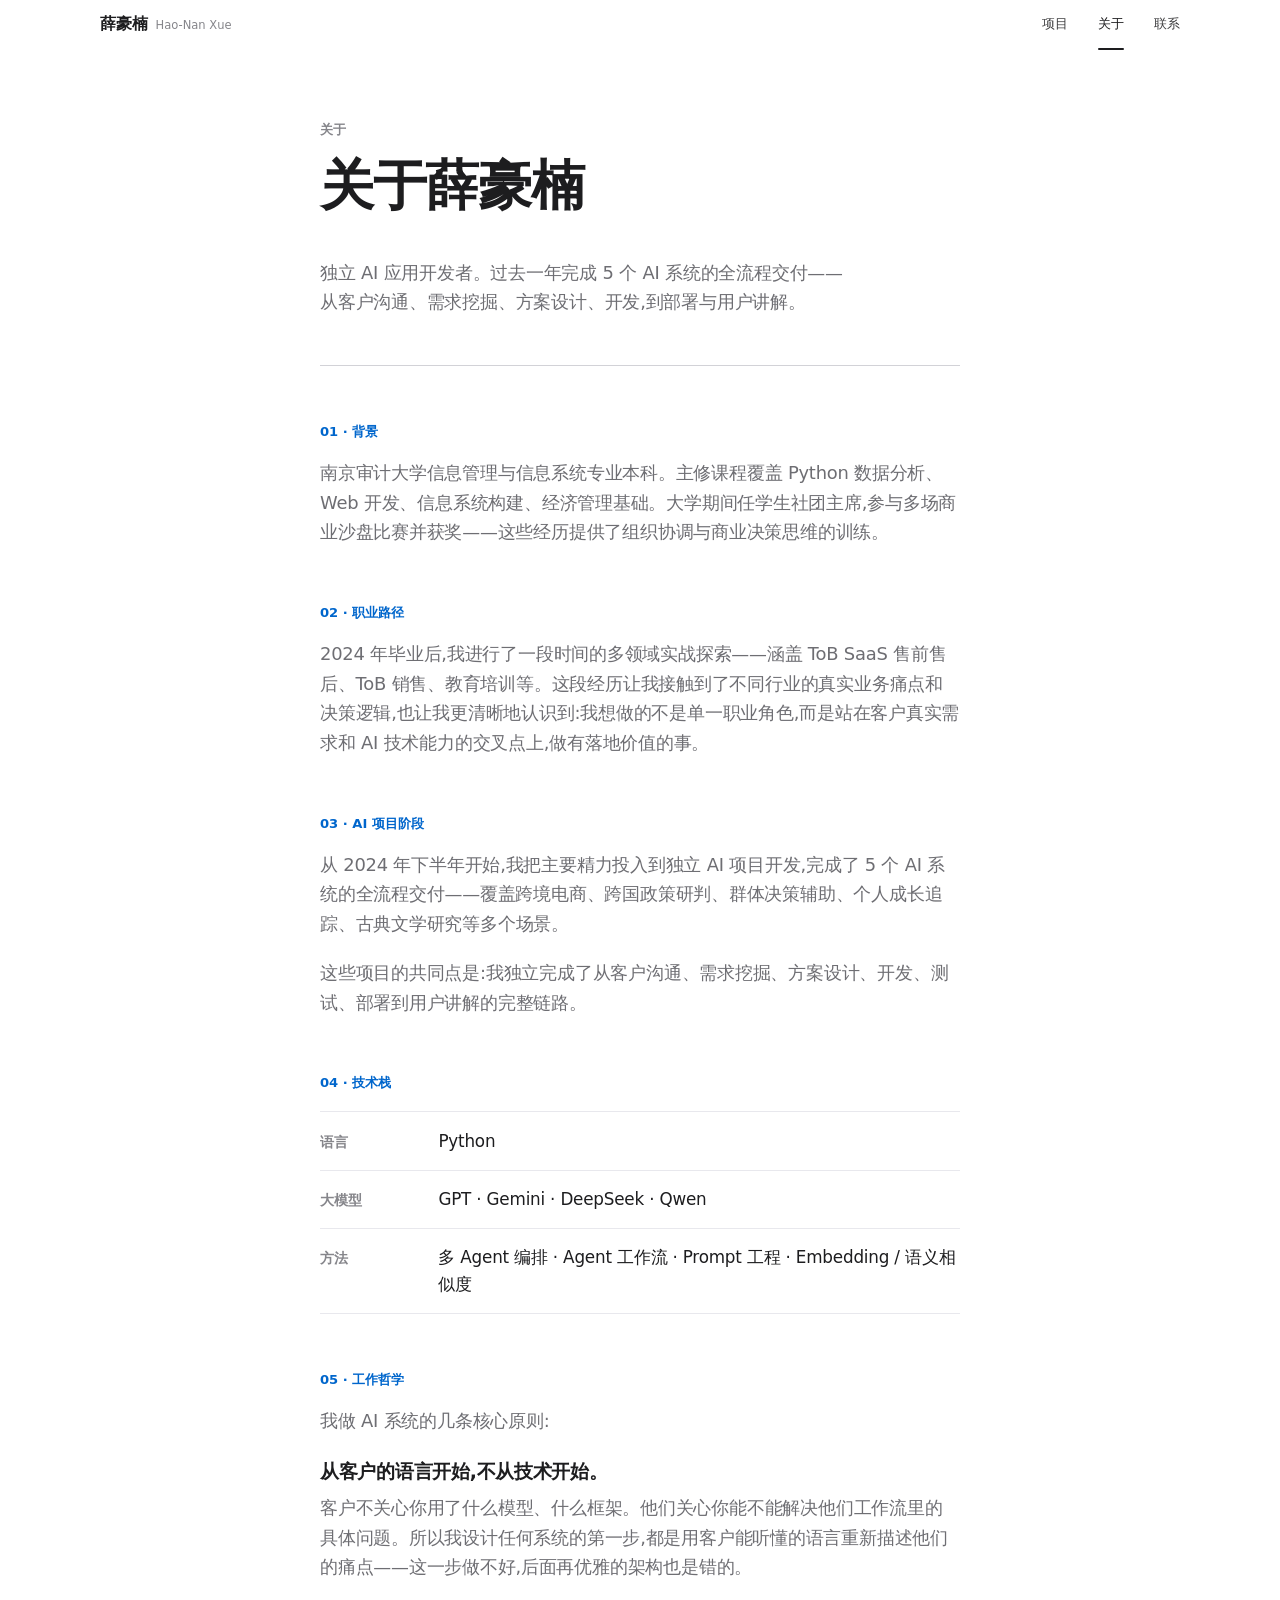
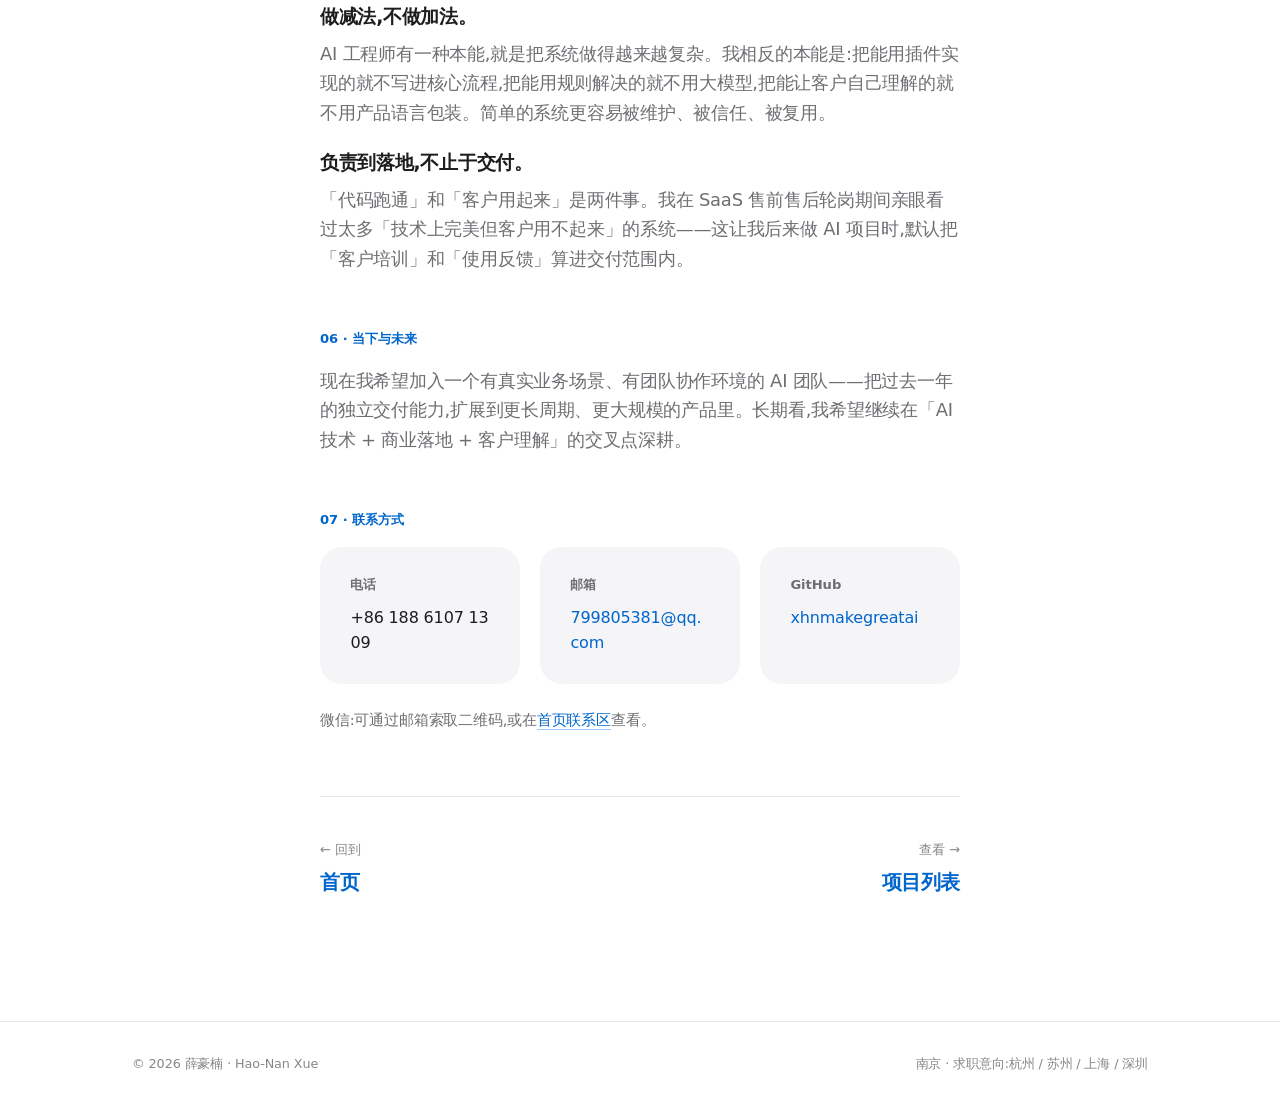
==== about.html @ 2693ba64 "portfolio site: 首页/关于/3 个项目详情页 + 共用样式 - Apple 风格静态站,纯 HTML/CSS/JS,零构建 - 5 个项目均链接到各自 GitHub 仓库 - 关于页技" ====
<!DOCTYPE html>
<html lang="zh-CN">
<head>
<meta charset="UTF-8" />
<meta name="viewport" content="width=device-width, initial-scale=1.0" />
<title>关于薛豪楠 — 独立 AI 应用开发者</title>
<meta name="description" content="薛豪楠 — 南京审计大学信息管理与信息系统专业,独立 AI 应用开发者。从客户语言开始,做减法,负责到落地。" />
<!-- 分享卡片:部署后把 og:image / twitter:image 换成绝对地址 https://你的域名/assets/og-cover.jpg -->
<meta property="og:type" content="profile" />
<meta property="og:locale" content="zh_CN" />
<meta property="og:title" content="关于薛豪楠 — 独立 AI 应用开发者" />
<meta property="og:description" content="独立 AI 应用开发者。从客户语言开始,做减法,负责到落地。" />
<meta property="og:image" content="assets/og-cover.jpg" />
<meta name="twitter:card" content="summary_large_image" />
<meta name="twitter:image" content="assets/og-cover.jpg" />
<link rel="icon" type="image/svg+xml" href="assets/favicon.svg" />
<link rel="stylesheet" href="assets/styles.css" />
</head>
<body>

<header class="nav" id="nav" data-screen-label="About — Nav">
  <div class="shell nav__inner">
    <a class="nav__brand" href="index.html">薛豪楠<small>Hao-Nan Xue</small></a>
    <nav class="nav__links">
      <a href="index.html#projects">项目</a>
      <a href="about.html" class="is-active">关于</a>
      <a href="index.html#contact">联系</a>
    </nav>
  </div>
</header>

<main class="shell about-page" data-screen-label="About page">

  <div class="detail__crumb">关于</div>
  <h1>关于薛豪楠</h1>

  <p class="lede" style="margin-bottom: 3rem; max-width: 38rem;">
    独立 AI 应用开发者。过去一年完成 5 个 AI 系统的全流程交付——<br />
    从客户沟通、需求挖掘、方案设计、开发,到部署与用户讲解。
  </p>

  <hr class="rule" />

  <!-- Background -->
  <div class="section-h">01 · 背景</div>
  <p>南京审计大学信息管理与信息系统专业本科。主修课程覆盖 Python 数据分析、Web 开发、信息系统构建、经济管理基础。大学期间任学生社团主席,参与多场商业沙盘比赛并获奖——这些经历提供了组织协调与商业决策思维的训练。</p>

  <!-- Career path -->
  <div class="section-h">02 · 职业路径</div>
  <p>2024 年毕业后,我进行了一段时间的多领域实战探索——涵盖 ToB SaaS 售前售后、ToB 销售、教育培训等。这段经历让我接触到了不同行业的真实业务痛点和决策逻辑,也让我更清晰地认识到:我想做的不是单一职业角色,而是站在客户真实需求和 AI 技术能力的交叉点上,做有落地价值的事。</p>

  <!-- AI phase -->
  <div class="section-h">03 · AI 项目阶段</div>
  <p>从 2024 年下半年开始,我把主要精力投入到独立 AI 项目开发,完成了 5 个 AI 系统的全流程交付——覆盖跨境电商、跨国政策研判、群体决策辅助、个人成长追踪、古典文学研究等多个场景。</p>
  <p>这些项目的共同点是:我独立完成了从客户沟通、需求挖掘、方案设计、开发、测试、部署到用户讲解的完整链路。</p>

  <!-- Tech stack -->
  <div class="section-h">04 · 技术栈</div>
  <dl class="skills">
    <div><dt>语言</dt><dd>Python</dd></div>
    <div><dt>大模型</dt><dd>GPT · Gemini · DeepSeek · Qwen</dd></div>
    <div><dt>方法</dt><dd>多 Agent 编排 · Agent 工作流 · Prompt 工程 · Embedding / 语义相似度</dd></div>
  </dl>

  <!-- Philosophy -->
  <div class="section-h">05 · 工作哲学</div>
  <p>我做 AI 系统的几条核心原则:</p>

  <p>
    <strong>从客户的语言开始,不从技术开始。</strong>
    客户不关心你用了什么模型、什么框架。他们关心你能不能解决他们工作流里的具体问题。所以我设计任何系统的第一步,都是用客户能听懂的语言重新描述他们的痛点——这一步做不好,后面再优雅的架构也是错的。
  </p>

  <p>
    <strong>做减法,不做加法。</strong>
    AI 工程师有一种本能,就是把系统做得越来越复杂。我相反的本能是:把能用插件实现的就不写进核心流程,把能用规则解决的就不用大模型,把能让客户自己理解的就不用产品语言包装。简单的系统更容易被维护、被信任、被复用。
  </p>

  <p>
    <strong>负责到落地,不止于交付。</strong>
    「代码跑通」和「客户用起来」是两件事。我在 SaaS 售前售后轮岗期间亲眼看过太多「技术上完美但客户用不起来」的系统——这让我后来做 AI 项目时,默认把「客户培训」和「使用反馈」算进交付范围内。
  </p>

  <!-- Now & next -->
  <div class="section-h">06 · 当下与未来</div>
  <p>现在我希望加入一个有真实业务场景、有团队协作环境的 AI 团队——把过去一年的独立交付能力,扩展到更长周期、更大规模的产品里。长期看,我希望继续在「AI 技术 + 商业落地 + 客户理解」的交叉点深耕。</p>

  <!-- Contact -->
  <div class="section-h">07 · 联系方式</div>

  <div class="contact" style="margin-top: 0.8rem;">
    <div class="contact__item">
      <div class="contact__label">电话</div>
      <div class="contact__value tabular">+86 188 6107 1309</div>
    </div>
    <div class="contact__item">
      <div class="contact__label">邮箱</div>
      <div class="contact__value"><a href="mailto:799805381@qq.com">799805381@qq.com</a></div>
    </div>
    <div class="contact__item">
      <div class="contact__label">GitHub</div>
      <div class="contact__value"><a href="https://github.com/xhnmakegreatai" target="_blank" rel="noopener">xhnmakegreatai</a></div>
    </div>
  </div>

  <p style="margin-top: 1.5rem; font-family: var(--sans-cn); font-size: 0.92rem; color: var(--ink-mute);">
    微信:可通过邮箱索取二维码,或在<a href="index.html#contact" style="color:var(--accent-deep);border-bottom:1px solid color-mix(in srgb, var(--accent) 40%, transparent);padding-bottom:1px;">首页联系区</a>查看。
  </p>

  <nav class="pager" data-screen-label="Pager" style="margin-top: 4rem;">
    <a href="index.html"><span class="label">← 回到</span><span class="name">首页</span></a>
    <a href="index.html#projects"><span class="label">查看 →</span><span class="name">项目列表</span></a>
  </nav>

</main>

<footer class="foot">
  <div class="shell foot__inner">
    <span>© 2026 薛豪楠 · Hao-Nan Xue</span>
    <span>南京 · 求职意向:杭州 / 苏州 / 上海 / 深圳</span>
  </div>
</footer>

<script>
  const nav = document.getElementById('nav');
  const onScroll = () => nav.classList.toggle('is-scrolled', window.scrollY > 8);
  document.addEventListener('scroll', onScroll, { passive: true });
  onScroll();
</script>

</body>
</html>
---- assets/styles.css ----
/* ==========================================================================
   薛豪楠 · 个人作品集 — Apple-style system
   原则:系统字体 · 大字重标题 · 居中留白 · 单一蓝色强调 · Bento 卡片
   ========================================================================== */

/* Tokens — variable NAMES kept stable so inline styles across pages resolve
   -------------------------------------------------------------------------- */
:root {
  --bg:           #ffffff;
  --bg-card:      #f5f5f7;     /* Apple light gray tile */
  --bg-alt:       #fbfbfd;
  --ink:          #1d1d1f;     /* Apple near-black */
  --ink-soft:     #1d1d1f;
  --ink-mute:     #6e6e73;     /* Apple secondary gray */
  --ink-fade:     #86868b;     /* Apple tertiary gray */
  --rule:         #d2d2d7;     /* Apple hairline */
  --rule-soft:    #e8e8ed;
  --accent:       #0071e3;     /* Apple button blue */
  --accent-deep:  #0066cc;     /* Apple link blue */
  --accent-soft:  #e8f1fd;

  /* Apple uses one system family for everything; "serif" maps to it too */
  --serif:        -apple-system, BlinkMacSystemFont, "SF Pro Display", "SF Pro Text", "Helvetica Neue", "PingFang SC", "Microsoft YaHei", system-ui, sans-serif;
  --serif-en:     -apple-system, BlinkMacSystemFont, "SF Pro Display", "Helvetica Neue", system-ui, sans-serif;
  --sans:         -apple-system, BlinkMacSystemFont, "SF Pro Text", "Helvetica Neue", "PingFang SC", "Microsoft YaHei", system-ui, sans-serif;
  --sans-cn:      -apple-system, BlinkMacSystemFont, "PingFang SC", "Helvetica Neue", "Microsoft YaHei", system-ui, sans-serif;
  --mono:         ui-monospace, "SF Mono", "Menlo", "Consolas", monospace;

  --measure:      40rem;
  --measure-wide: 56rem;
  --measure-narrow: 28rem;

  --pad-x:        clamp(1.375rem, 5vw, 2rem);
  --section-y:    clamp(5rem, 11vw, 8.5rem);

  --radius:       22px;
  --radius-lg:    28px;
}

/* Reset
   -------------------------------------------------------------------------- */
*, *::before, *::after { box-sizing: border-box; }
html, body { margin: 0; padding: 0; }
html { scroll-behavior: smooth; -webkit-text-size-adjust: 100%; }
body {
  background: var(--bg);
  color: var(--ink);
  font-family: var(--sans);
  font-size: 17px;
  line-height: 1.55;
  letter-spacing: -0.012em;
  font-feature-settings: "kern" 1, "liga" 1;
  -webkit-font-smoothing: antialiased;
  -moz-osx-font-smoothing: grayscale;
  text-rendering: optimizeLegibility;
}
img, svg { display: block; max-width: 100%; }
a { color: inherit; text-decoration: none; }
button { font: inherit; cursor: pointer; }
::selection { background: var(--accent-soft); color: var(--accent-deep); }

/* Layout primitives
   -------------------------------------------------------------------------- */
.shell {
  width: 100%;
  max-width: 67.5rem;        /* ~1080px, Apple content width */
  margin: 0 auto;
  padding: 0 var(--pad-x);
}
.measure   { max-width: var(--measure); }
.measure-w { max-width: var(--measure-wide); }
.measure-n { max-width: var(--measure-narrow); }
.rule { border: 0; border-top: 1px solid var(--rule); margin: 0; }

/* Typography
   -------------------------------------------------------------------------- */
.serif    { font-family: var(--serif); }
.sans     { font-family: var(--sans); }
.mono     { font-family: var(--mono); }

h1, h2, h3, h4 {
  font-family: var(--serif);
  font-weight: 600;
  letter-spacing: -0.02em;
  color: var(--ink);
  margin: 0;
  line-height: 1.08;
  text-wrap: balance;
}
h1 { font-size: clamp(2.6rem, 6.5vw, 4.5rem); letter-spacing: -0.025em; }
h2 { font-size: clamp(1.9rem, 4vw, 2.75rem); letter-spacing: -0.02em; }
h3 { font-size: clamp(1.25rem, 2vw, 1.5rem); }
h4 { font-size: 1.05rem; font-weight: 600; letter-spacing: -0.01em; }

p  { margin: 0 0 1.1em 0; line-height: 1.6; color: var(--ink-mute); text-wrap: pretty; }
p:last-child { margin-bottom: 0; }

.lede {
  font-size: clamp(1.25rem, 2.2vw, 1.6rem);
  line-height: 1.42;
  color: var(--ink);
  font-weight: 500;
  letter-spacing: -0.018em;
}
.eyebrow {
  font-size: 0.8rem;
  letter-spacing: 0;
  color: var(--accent-deep);
  font-weight: 600;
}
.tabular { font-variant-numeric: tabular-nums; }

/* Apple-style inline "learn more" link */
.cta {
  display: inline-flex;
  align-items: center;
  gap: 0.15rem;
  color: var(--accent-deep);
  font-size: 1.0rem;
  font-weight: 400;
  letter-spacing: -0.01em;
}
.cta::after { content: "›"; font-size: 1.15em; line-height: 1; transition: transform 200ms ease; }
.cta:hover { text-decoration: underline; text-underline-offset: 3px; }

/* Navbar — translucent thin bar, tiny links, centered
   -------------------------------------------------------------------------- */
.nav {
  position: sticky;
  top: 0;
  z-index: 50;
  height: 48px;
  background: color-mix(in srgb, var(--bg) 72%, transparent);
  backdrop-filter: saturate(180%) blur(20px);
  -webkit-backdrop-filter: saturate(180%) blur(20px);
  border-bottom: 1px solid transparent;
  transition: border-color 200ms ease;
}
.nav.is-scrolled { border-bottom-color: color-mix(in srgb, var(--rule) 65%, transparent); }
.nav__inner {
  display: flex;
  align-items: center;
  justify-content: space-between;
  gap: 2rem;
  height: 48px;
  padding: 0;
}
.nav__brand {
  font-family: var(--serif);
  font-size: 1.0rem;
  font-weight: 600;
  letter-spacing: -0.01em;
  color: var(--ink);
  display: inline-flex;
  align-items: baseline;
  gap: 0.5rem;
}
.nav__brand small {
  font-size: 0.72rem;
  color: var(--ink-fade);
  letter-spacing: 0;
  font-weight: 400;
}
.nav__links {
  display: flex;
  gap: 1.9rem;
  font-size: 0.8rem;
  font-weight: 400;
  color: var(--ink);
  letter-spacing: -0.01em;
}
.nav__links a { position: relative; opacity: 0.86; transition: opacity 150ms ease; }
.nav__links a:hover { opacity: 1; }
.nav__links a.is-active { opacity: 1; color: var(--ink); }
.nav__links a.is-active::after {
  content: "";
  position: absolute;
  left: 0; right: 0; bottom: -16px;
  height: 2px;
  background: var(--ink);
  border-radius: 2px;
}
@media (max-width: 560px) {
  .nav__links { gap: 1.2rem; font-size: 0.8rem; }
  .nav__brand small { display: none; }
  .nav__links a.is-active::after { bottom: -15px; }
}

/* Hero — centered, big bold headline
   -------------------------------------------------------------------------- */
.hero {
  padding-top: clamp(4.5rem, 11vw, 8.5rem);
  padding-bottom: clamp(3.5rem, 8vw, 6rem);
  text-align: center;
}
.hero__status {
  display: inline-flex;
  align-items: center;
  gap: 0.5rem;
  font-size: 0.86rem;
  color: var(--ink-mute);
  font-weight: 400;
  letter-spacing: -0.01em;
  margin-bottom: 1.8rem;
  padding: 0.4rem 0.95rem;
  background: var(--bg-card);
  border-radius: 980px;
}
.hero__status::before {
  content: "";
  width: 7px; height: 7px;
  background: #1db954;
  border-radius: 50%;
}
.hero__title {
  font-family: var(--serif);
  font-size: clamp(2.6rem, 7vw, 5rem);
  line-height: 1.05;
  letter-spacing: -0.03em;
  font-weight: 600;
  max-width: 16ch;
  margin: 0 auto 1.6rem;
}
.hero__sub {
  font-family: var(--sans-cn);
  max-width: 40rem;
  margin: 0 auto;
  color: var(--ink-mute);
  font-size: clamp(1.1rem, 1.6vw, 1.3rem);
  line-height: 1.55;
  letter-spacing: -0.015em;
  font-weight: 400;
}
.hero__sub .name {
  display: block;
  color: var(--ink);
  font-weight: 600;
  margin-bottom: 0.6rem;
  font-size: 1.05em;
}
.hero__actions {
  display: flex;
  gap: 1.6rem;
  justify-content: center;
  margin-top: 2.2rem;
  flex-wrap: wrap;
}
.btn-pill {
  display: inline-flex;
  align-items: center;
  gap: 0.3rem;
  background: var(--accent);
  color: #fff;
  font-size: 1.0rem;
  font-weight: 400;
  letter-spacing: -0.01em;
  padding: 0.75rem 1.5rem;
  border-radius: 980px;
  transition: background 180ms ease;
}
.btn-pill:hover { background: var(--accent-deep); }
/* secondary pill — light gray, for résumé download */
.btn-pill--ghost {
  background: var(--bg-card);
  color: var(--ink);
}
.btn-pill--ghost::after { content: "\2193"; font-size: 0.95em; margin-left: 0.1rem; }
.btn-pill--ghost:hover { background: var(--rule-soft); }

/* Skills table (about page · 技术栈)
   -------------------------------------------------------------------------- */
.skills { margin: 1.1rem 0 0; }
.skills > div {
  display: grid;
  grid-template-columns: 6rem 1fr;
  gap: 1.4rem;
  padding: 0.95rem 0;
  border-top: 1px solid var(--rule-soft);
  align-items: baseline;
}
.skills > div:last-child { border-bottom: 1px solid var(--rule-soft); }
.skills dt {
  font-family: var(--sans);
  font-size: 0.9rem;
  color: var(--ink-fade);
  font-weight: 600;
  letter-spacing: -0.005em;
}
.skills dd {
  margin: 0;
  font-family: var(--sans-cn);
  font-size: 1.05rem;
  color: var(--ink);
  letter-spacing: -0.012em;
  line-height: 1.6;
}
@media (max-width: 480px) {
  .skills > div { grid-template-columns: 1fr; gap: 0.3rem; padding: 0.85rem 0; }
}

/* Section header — centered, bold
   -------------------------------------------------------------------------- */
.section {
  padding-top: var(--section-y);
  padding-bottom: var(--section-y);
}
.section--gray { background: var(--bg-card); }
.section__head {
  text-align: center;
  margin-bottom: clamp(2.5rem, 5vw, 3.5rem);
}
.section__title {
  font-family: var(--serif);
  font-size: clamp(1.9rem, 4vw, 2.75rem);
  font-weight: 600;
  letter-spacing: -0.02em;
  line-height: 1.1;
}
.section__title .num { display: none; }
.section__meta {
  display: block;
  margin-top: 0.9rem;
  font-size: 1.1rem;
  letter-spacing: -0.01em;
  color: var(--ink-mute);
  font-weight: 400;
}
a.section__meta:hover { color: var(--accent-deep); }

/* Bento project cards
   -------------------------------------------------------------------------- */
.cards {
  display: grid;
  grid-template-columns: repeat(2, minmax(0, 1fr));
  gap: 1.25rem;
}
.card {
  display: block;
  position: relative;
  background: var(--bg-card);
  border: 0;
  border-radius: var(--radius-lg);
  padding: clamp(2rem, 3.5vw, 2.75rem);
  overflow: hidden;
  transition: transform 300ms cubic-bezier(0.2,0.7,0.3,1), box-shadow 300ms ease;
}
.card--feature { grid-column: 1 / -1; }
.card:hover {
  box-shadow: 0 22px 50px -28px rgba(0,0,0,0.22);
}
.card__row { display: block; }
.card__name {
  font-family: var(--serif);
  font-size: clamp(1.55rem, 2.6vw, 2.1rem);
  font-weight: 600;
  letter-spacing: -0.02em;
  color: var(--ink);
  margin-bottom: 0.6rem;
  line-height: 1.1;
}
.card--feature .card__name { font-size: clamp(1.9rem, 3.4vw, 2.6rem); }
.card__name .index { display: none; }
.card__name em {
  font-style: normal;
  display: block;
  color: var(--ink-mute);
  font-weight: 500;
  font-size: 0.5em;
  margin: 0.5rem 0 0;
  letter-spacing: -0.01em;
}
.card__tags {
  display: flex;
  flex-wrap: wrap;
  gap: 0.5rem;
  margin-bottom: 1.1rem;
  font-size: 0.78rem;
  letter-spacing: -0.005em;
  color: var(--ink-mute);
  font-weight: 500;
}
.card__tags span {
  display: inline-flex;
  align-items: center;
  background: color-mix(in srgb, var(--bg) 70%, transparent);
  border: 1px solid var(--rule-soft);
  padding: 0.25rem 0.7rem;
  border-radius: 980px;
}
.card__tags .deployed {
  color: #0a7d33;
  border-color: color-mix(in srgb, #1db954 35%, transparent);
  background: color-mix(in srgb, #1db954 10%, var(--bg));
}
.card__oneliner {
  font-family: var(--sans-cn);
  font-size: clamp(1.05rem, 1.5vw, 1.2rem);
  line-height: 1.5;
  color: var(--ink);
  font-weight: 500;
  letter-spacing: -0.015em;
  margin-bottom: 0.9rem;
  max-width: 40rem;
}
.card--feature .card__oneliner { max-width: 44rem; }
.card__desc {
  color: var(--ink-mute);
  font-size: 0.98rem;
  line-height: 1.55;
  letter-spacing: -0.01em;
  max-width: 40rem;
  margin-bottom: 1.4rem;
}
.card__arrow {
  display: inline-flex;
  align-items: center;
  gap: 0.15rem;
  color: var(--accent-deep);
  font-family: var(--sans);
  font-size: 1.0rem;
  font-weight: 400;
}
.card__arrow::before { content: "了解更多"; }
.card__arrow { font-size: 0; }
.card__arrow::before { font-size: 1rem; }
.card__arrow::after { content: "›"; font-size: 1.2rem; margin-left: 0.1rem; transition: transform 200ms ease; }
.card:hover .card__arrow::after { transform: translateX(3px); }

/* Aux small cards */
.cards-aux {
  grid-column: 1 / -1;
  display: grid;
  grid-template-columns: repeat(2, minmax(0, 1fr));
  gap: 1.25rem;
}
.card-sm {
  display: block;
  background: var(--bg-card);
  border: 0;
  border-radius: var(--radius);
  padding: 1.75rem 1.9rem;
  transition: transform 300ms cubic-bezier(0.2,0.7,0.3,1), box-shadow 300ms ease;
}
.card-sm:hover { box-shadow: 0 18px 40px -28px rgba(0,0,0,0.2); }
.card-sm__head {
  display: flex;
  align-items: baseline;
  justify-content: space-between;
  gap: 1rem;
  margin-bottom: 0.7rem;
}
.card-sm__name {
  font-family: var(--serif);
  font-size: 1.3rem;
  font-weight: 600;
  letter-spacing: -0.02em;
  color: var(--ink);
}
.card-sm__name em { font-style: normal; color: var(--ink-mute); font-weight: 500; font-size: 0.78em; margin-left: 0.4rem; }
.card-sm__ext {
  font-size: 0.82rem;
  color: var(--accent-deep);
  font-weight: 400;
  white-space: nowrap;
}
.card-sm__tags {
  font-size: 0.8rem;
  letter-spacing: -0.005em;
  color: var(--ink-mute);
  margin-bottom: 0.7rem;
  font-weight: 500;
}
.card-sm__tags span + span::before { content: " · "; color: var(--ink-fade); }
.card-sm__oneliner {
  font-family: var(--sans-cn);
  font-size: 1.0rem;
  line-height: 1.5;
  letter-spacing: -0.01em;
  color: var(--ink-mute);
  text-wrap: pretty;
}

@media (max-width: 720px) {
  .cards { grid-template-columns: 1fr; }
  .cards-aux { grid-template-columns: 1fr; }
}

/* About summary — centered Apple statement
   -------------------------------------------------------------------------- */
.about-summary {
  max-width: 44rem;
  margin: 0 auto;
  text-align: center;
}
.about-summary p {
  font-family: var(--sans-cn);
  font-size: clamp(1.2rem, 2vw, 1.55rem);
  line-height: 1.5;
  color: var(--ink);
  letter-spacing: -0.018em;
  font-weight: 500;
  margin-bottom: 1.4rem;
}
.about-summary .more {
  color: var(--accent-deep);
  font-family: var(--sans);
  font-size: 1.1rem;
  font-weight: 400;
  letter-spacing: -0.01em;
}
.about-summary .more:hover { text-decoration: underline; text-underline-offset: 3px; }

/* Contact — Apple tiles
   -------------------------------------------------------------------------- */
.contact {
  display: grid;
  grid-template-columns: repeat(3, minmax(0, 1fr));
  gap: 1.25rem;
  max-width: 56rem;
  margin: 0 auto;
}
.contact__item {
  border: 0;
  border-radius: var(--radius);
  padding: 1.75rem 1.9rem;
  background: var(--bg-card);
  transition: box-shadow 250ms ease;
}
.contact__item:hover { box-shadow: 0 16px 36px -26px rgba(0,0,0,0.2); }
.contact__label {
  font-size: 0.82rem;
  letter-spacing: -0.005em;
  color: var(--ink-mute);
  font-weight: 600;
  margin-bottom: 0.7rem;
}
.contact__value {
  font-family: var(--sans);
  font-size: 1.0rem;
  letter-spacing: -0.01em;
  color: var(--ink);
  word-break: break-all;
  font-weight: 400;
}
.contact__value a { color: var(--accent-deep); }
.contact__value a:hover { text-decoration: underline; text-underline-offset: 3px; }
.contact__hint {
  margin-top: 0.6rem;
  font-size: 0.85rem;
  letter-spacing: -0.01em;
  color: var(--ink-fade);
  font-family: var(--sans-cn);
}
@media (max-width: 720px) { .contact { grid-template-columns: 1fr; } }

/* QR popover */
.wechat-toggle { background: none; border: none; padding: 0; color: inherit; font: inherit; text-align: left; width: 100%; }
.wechat-popover {
  margin-top: 0.9rem; display: none; padding: 0.9rem;
  background: var(--bg); border: 1px solid var(--rule); border-radius: 14px; text-align: center;
}
.wechat-popover.is-open { display: block; }
.wechat-popover .qr-placeholder {
  width: 140px; height: 140px; margin: 0 auto;
  background: repeating-linear-gradient(45deg, var(--rule-soft) 0 6px, transparent 6px 12px), var(--bg);
  border: 1px solid var(--rule); border-radius: 12px;
  display: grid; place-items: center;
  font-family: var(--mono); font-size: 0.7rem; color: var(--ink-fade); letter-spacing: 0.05em;
}
.wechat-popover .qr-caption { font-size: 0.78rem; color: var(--ink-mute); margin-top: 0.6rem; }

/* Project detail pages
   -------------------------------------------------------------------------- */
.detail {
  padding-top: clamp(3rem, 6vw, 4.5rem);
  padding-bottom: clamp(4rem, 9vw, 7.5rem);
  max-width: 47rem;
}
.detail__back {
  display: inline-flex; align-items: center; gap: 0.3rem;
  font-size: 0.92rem; color: var(--accent-deep); margin-bottom: 2.8rem;
  letter-spacing: -0.01em; font-weight: 400;
}
.detail__back:hover { text-decoration: underline; text-underline-offset: 3px; }
.detail__back::before { content: "‹"; font-size: 1.15rem; line-height: 1; }
.detail__crumb {
  font-size: 0.8rem; letter-spacing: 0; color: var(--ink-fade);
  font-weight: 600; margin-bottom: 1.1rem; text-transform: none;
}
.detail__crumb .accent { color: var(--accent-deep); }
.detail__title {
  font-family: var(--serif);
  font-size: clamp(2.2rem, 5vw, 3.4rem);
  font-weight: 600; letter-spacing: -0.025em;
  margin-bottom: 0.5rem; line-height: 1.08;
}
.detail__title em {
  font-style: normal; color: var(--ink-mute); font-weight: 500;
  font-size: 0.46em; margin-left: 0; display: block; margin-top: 0.5rem;
  letter-spacing: -0.015em; font-family: var(--serif);
}
.detail__subtitle {
  font-family: var(--sans-cn); font-size: 1.05rem; color: var(--ink-mute);
  margin-bottom: 2.6rem; letter-spacing: -0.01em;
}
.detail__lede {
  font-family: var(--serif);
  font-size: clamp(1.4rem, 2.6vw, 2rem);
  line-height: 1.32; color: var(--ink);
  font-weight: 600; letter-spacing: -0.022em;
  margin: 2.5rem 0 3.5rem; padding: 0; border: 0;
  text-wrap: pretty;
}

.chapter { margin-top: clamp(3.5rem, 6vw, 5rem); }
.chapter__num {
  font-size: 0.82rem; letter-spacing: 0; color: var(--accent-deep);
  font-weight: 600; margin-bottom: 0.8rem; text-transform: none;
}
.chapter__title {
  font-family: var(--serif);
  font-size: clamp(1.6rem, 3vw, 2.1rem);
  font-weight: 600; margin-bottom: 1.4rem; letter-spacing: -0.022em; line-height: 1.12;
}
.chapter p {
  font-family: var(--sans-cn);
  font-size: 1.12rem; line-height: 1.62; color: var(--ink-mute); letter-spacing: -0.012em;
}

.subhead {
  font-family: var(--sans-cn); font-size: 1.02rem; font-weight: 600;
  color: var(--ink); margin: 2.2rem 0 0.9rem; letter-spacing: -0.01em;
}

/* Trade-off Q/A */
.tradeoff { border-top: 1px solid var(--rule-soft); padding-top: 1.8rem; margin-top: 2rem; }
.tradeoff:first-of-type { border-top: 0; padding-top: 0; margin-top: 0; }
.tradeoff__q {
  font-family: var(--serif); font-size: 1.3rem; font-weight: 600;
  color: var(--ink); margin-bottom: 0.8rem; line-height: 1.3; letter-spacing: -0.02em;
}
.tradeoff__q::before {
  content: "Q"; font-family: var(--sans); font-size: 0.95rem; color: #fff;
  background: var(--accent); width: 1.5rem; height: 1.5rem; border-radius: 50%;
  display: inline-flex; align-items: center; justify-content: center;
  margin-right: 0.7rem; vertical-align: 0.05em; font-weight: 600;
}

/* Steps list */
.steps { list-style: none; padding: 0; margin: 0; counter-reset: step; }
.steps li {
  counter-increment: step;
  display: grid; grid-template-columns: 2.4rem 1fr; gap: 0.8rem;
  padding: 1.1rem 0; border-top: 1px solid var(--rule-soft);
  font-family: var(--sans-cn); line-height: 1.55; letter-spacing: -0.012em;
}
.steps li:first-child { border-top: 0; padding-top: 0.4rem; }
.steps li:last-child { padding-bottom: 0; }
.steps li::before {
  content: counter(step); font-family: var(--sans); font-size: 0.85rem; color: var(--accent-deep);
  font-weight: 600; align-self: start; padding-top: 0.15rem;
  width: 1.7rem; height: 1.7rem; border-radius: 50%;
  background: var(--accent-soft); display: inline-flex; align-items: center; justify-content: center;
}
.steps li b { grid-column: 2; display: block; color: var(--ink); font-weight: 600; margin-bottom: 0.25rem; letter-spacing: -0.015em; }
.steps li span { grid-column: 2; color: var(--ink-mute); font-size: 1.0rem; }

/* Architecture nodes */
.nodes { list-style: none; padding: 0; margin: 0; display: grid; gap: 0.9rem; }
.nodes li {
  display: grid; grid-template-columns: 6rem 1fr; gap: 1rem;
  padding: 1.2rem 1.4rem; background: var(--bg-card); border: 0; border-radius: 16px;
  font-family: var(--sans-cn); font-size: 1.02rem; line-height: 1.55; letter-spacing: -0.012em;
}
.nodes li b {
  font-family: var(--sans); font-size: 0.85rem; color: var(--accent-deep);
  font-weight: 600; align-self: start; padding-top: 0.1rem;
}
.nodes li span { color: var(--ink-mute); }
@media (max-width: 560px) { .nodes li { grid-template-columns: 1fr; gap: 0.25rem; } }

/* Detail status / link */
.detail__status {
  margin-top: 3rem; padding-top: 1.8rem; border-top: 1px solid var(--rule-soft);
  font-family: var(--sans-cn); font-size: 1.05rem; color: var(--ink-mute); line-height: 1.6; letter-spacing: -0.012em;
}
.detail__link {
  display: inline-flex; align-items: center; gap: 0.3rem; margin-top: 1rem;
  font-family: var(--sans); font-size: 1.0rem; color: var(--accent-deep);
  font-weight: 400; letter-spacing: -0.01em;
}
.detail__link:hover { text-decoration: underline; text-underline-offset: 3px; }
.detail__link.is-private {
  color: var(--ink-mute); cursor: default; pointer-events: none; text-decoration: none;
}
.detail__link.is-private::after {
  content: "Private"; font-size: 0.74rem; margin-left: 0.5rem; padding: 0.15rem 0.55rem;
  background: var(--bg-card); border-radius: 980px; letter-spacing: 0; color: var(--ink-mute); font-weight: 500;
}

/* Demo block (placeholder for screenshots / video) */
.demo {
  margin-top: 1.6rem;
  background: var(--bg-card);
  border-radius: var(--radius);
  aspect-ratio: 16 / 10;
  display: grid;
  place-items: center;
  text-align: center;
  padding: 2rem;
  overflow: hidden;
}
.demo--grid {
  aspect-ratio: auto;
  display: grid;
  grid-template-columns: repeat(2, 1fr);
  gap: 0.9rem;
  background: transparent;
  padding: 0;
}
.demo__cell {
  background: var(--bg-card);
  border-radius: 16px;
  aspect-ratio: 4 / 3;
  display: grid;
  place-items: center;
  text-align: center;
  padding: 1.2rem;
}
.demo__placeholder {
  font-family: var(--sans-cn);
  color: var(--ink-fade);
  font-size: 0.92rem;
  letter-spacing: -0.01em;
  line-height: 1.5;
}
.demo__placeholder b {
  display: block;
  font-family: var(--mono);
  font-size: 0.78rem;
  color: var(--ink-mute);
  margin-bottom: 0.4rem;
  letter-spacing: 0;
  font-weight: 500;
}
.demo__caption {
  margin-top: 0.9rem;
  font-family: var(--sans-cn);
  font-size: 0.9rem;
  color: var(--ink-fade);
  letter-spacing: -0.01em;
}
@media (max-width: 560px) { .demo--grid { grid-template-columns: 1fr; } }

/* Architecture diagram (policy-observer)
   -------------------------------------------------------------------------- */
.arch {
  margin-top: 1.6rem;
  background: var(--bg-card);
  border-radius: var(--radius);
  padding: clamp(2rem, 4vw, 3rem) clamp(1.5rem, 4vw, 3rem);
  display: flex;
  flex-direction: column;
  align-items: center;
}
.arch__row { display: flex; gap: 1.25rem; width: 100%; justify-content: center; }
.arch__row--two { max-width: 38rem; }
.arch__box {
  flex: 1 1 0;
  min-width: 0;
  max-width: 22rem;
  background: var(--bg);
  border: 1px solid var(--rule-soft);
  border-radius: 16px;
  padding: 1.1rem 1.3rem;
  text-align: left;
  box-shadow: 0 1px 2px rgba(0,0,0,0.04);
}
.arch__box b {
  display: block;
  font-family: var(--serif);
  font-size: 1.1rem;
  font-weight: 600;
  letter-spacing: -0.018em;
  color: var(--ink);
  margin: 0.45rem 0 0.25rem;
}
.arch__box small {
  font-family: var(--sans-cn);
  font-size: 0.85rem;
  color: var(--ink-mute);
  letter-spacing: -0.01em;
  line-height: 1.4;
  display: block;
}
.arch__tag {
  font-family: var(--mono);
  font-size: 0.68rem;
  letter-spacing: 0.04em;
  color: var(--ink-fade);
  font-weight: 500;
}
.arch__box--accent {
  border-color: color-mix(in srgb, var(--accent) 40%, transparent);
  background: var(--accent-soft);
}
.arch__box--accent .arch__tag { color: var(--accent-deep); }
.arch__box--plugin {
  border-style: dashed;
  border-color: var(--rule);
  background: transparent;
  box-shadow: none;
}
/* connectors */
.arch__merge {
  width: 60%;
  max-width: 22rem;
  height: 28px;
  margin: 0 auto;
  border-left: 1px solid var(--rule);
  border-right: 1px solid var(--rule);
  border-bottom: 1px solid var(--rule);
  border-bottom-left-radius: 10px;
  border-bottom-right-radius: 10px;
  position: relative;
}
.arch__merge::after {
  content: "";
  position: absolute;
  left: 50%; bottom: -14px;
  transform: translateX(-50%);
  width: 1px; height: 14px;
  background: var(--rule);
}
.arch__line {
  width: 1px; height: 28px;
  background: var(--rule);
  margin: 0 auto;
}
.arch__row + .arch__line, .arch__merge + .arch__row { margin-top: 14px; }
@media (max-width: 480px) {
  .arch__row--two { flex-direction: column; align-items: stretch; }
  .arch__merge { display: none; }
  .arch__row--two + .arch__row { margin-top: 14px; }
}

/* NGT sample-run card (ngt-ai)
   -------------------------------------------------------------------------- */
.ngt {
  margin-top: 1.6rem;
  background: var(--bg-card);
  border-radius: var(--radius);
  padding: clamp(1.5rem, 3vw, 2.2rem);
}
.ngt__head {
  display: flex; align-items: baseline; justify-content: space-between;
  gap: 1rem; flex-wrap: wrap; margin-bottom: 1.3rem;
}
.ngt__title { font-family: var(--sans-cn); font-size: 1.0rem; font-weight: 600; color: var(--ink); letter-spacing: -0.015em; }
.ngt__time { font-family: var(--mono); font-size: 0.8rem; color: var(--ink-mute); }
.ngt__time b { color: var(--accent-deep); font-weight: 500; }
.ngt__grid { display: grid; grid-template-columns: repeat(2, 1fr); gap: 0.8rem; }
.ngt__disc {
  background: var(--bg); border: 1px solid var(--rule-soft); border-radius: 14px;
  padding: 0.95rem 1.1rem; display: flex; align-items: center; justify-content: space-between; gap: 0.8rem;
}
.ngt__disc .who { font-family: var(--mono); font-size: 0.84rem; color: var(--ink); font-weight: 500; }
.ngt__disc .right { display: flex; align-items: center; gap: 0.7rem; }
.ngt__score { font-family: var(--mono); font-size: 0.95rem; color: var(--ink); font-variant-numeric: tabular-nums; }
.ngt__badge {
  font-family: var(--mono); font-size: 0.66rem; letter-spacing: 0.04em; font-weight: 500;
  padding: 0.2rem 0.55rem; border-radius: 980px;
  background: color-mix(in srgb, #1db954 12%, var(--bg)); color: #0a7d33;
  border: 1px solid color-mix(in srgb, #1db954 30%, transparent);
}
.ngt__badge--rev { background: var(--accent-soft); color: var(--accent-deep); border-color: color-mix(in srgb, var(--accent) 30%, transparent); }
.ngt__foot {
  margin-top: 1.2rem; padding-top: 1.1rem; border-top: 1px solid var(--rule);
  display: flex; gap: 1.6rem; flex-wrap: wrap;
  font-family: var(--sans-cn); font-size: 0.9rem; color: var(--ink-mute); letter-spacing: -0.01em;
}
.ngt__foot b { font-family: var(--mono); color: var(--ink); font-weight: 500; font-variant-numeric: tabular-nums; }
@media (max-width: 480px) { .ngt__grid { grid-template-columns: 1fr; } }

/* Pager */
.pager {
  margin-top: clamp(4rem, 7vw, 6rem); padding-top: 2.2rem; border-top: 1px solid var(--rule-soft);
  display: grid; grid-template-columns: 1fr 1fr; gap: 1.5rem;
}
.pager a { display: block; padding: 0.5rem 0; font-family: var(--sans-cn); }
.pager a + a { text-align: right; }
.pager .label {
  display: block; font-size: 0.82rem; letter-spacing: -0.005em; color: var(--ink-fade);
  font-weight: 500; margin-bottom: 0.4rem;
}
.pager .name {
  font-family: var(--serif); font-size: 1.25rem; font-weight: 600;
  color: var(--accent-deep); letter-spacing: -0.02em;
}
.pager a:hover .name { text-decoration: underline; text-underline-offset: 3px; }
@media (max-width: 480px) { .pager { grid-template-columns: 1fr; gap: 1rem; } .pager a + a { text-align: left; } }

/* About page
   -------------------------------------------------------------------------- */
.about-page { padding-top: clamp(3rem, 6vw, 4.5rem); padding-bottom: clamp(4rem, 9vw, 7.5rem); max-width: 44rem; }
.about-page h1 { font-size: clamp(2.4rem, 5vw, 3.4rem); margin-bottom: 2.6rem; font-weight: 600; letter-spacing: -0.025em; }
.about-page .section-h {
  font-size: 0.82rem; letter-spacing: 0; color: var(--accent-deep);
  font-weight: 600; margin: 3.5rem 0 1rem; text-transform: none;
}
.about-page p {
  font-family: var(--sans-cn); font-size: 1.12rem; line-height: 1.65; color: var(--ink-mute); letter-spacing: -0.012em;
}
.about-page p strong {
  display: block; color: var(--ink); font-family: var(--sans-cn); font-weight: 600;
  margin-bottom: 0.4rem; margin-top: 1.6rem; letter-spacing: -0.015em; font-size: 1.05em;
}
.about-page p strong:first-child { margin-top: 0; }

/* Footer
   -------------------------------------------------------------------------- */
.foot {
  border-top: 1px solid var(--rule-soft);
  padding: 2rem 0 2.5rem;
  font-size: 0.8rem; color: var(--ink-fade); letter-spacing: -0.01em;
  font-family: var(--sans);
}
.foot__inner { display: flex; justify-content: space-between; flex-wrap: wrap; gap: 0.6rem; }

/* Focus
   -------------------------------------------------------------------------- */
a:focus-visible, button:focus-visible { outline: 2px solid var(--accent); outline-offset: 3px; border-radius: 4px; }

@media (prefers-reduced-motion: reduce) {
  *, *::before, *::after { transition: none !important; animation: none !important; }
}
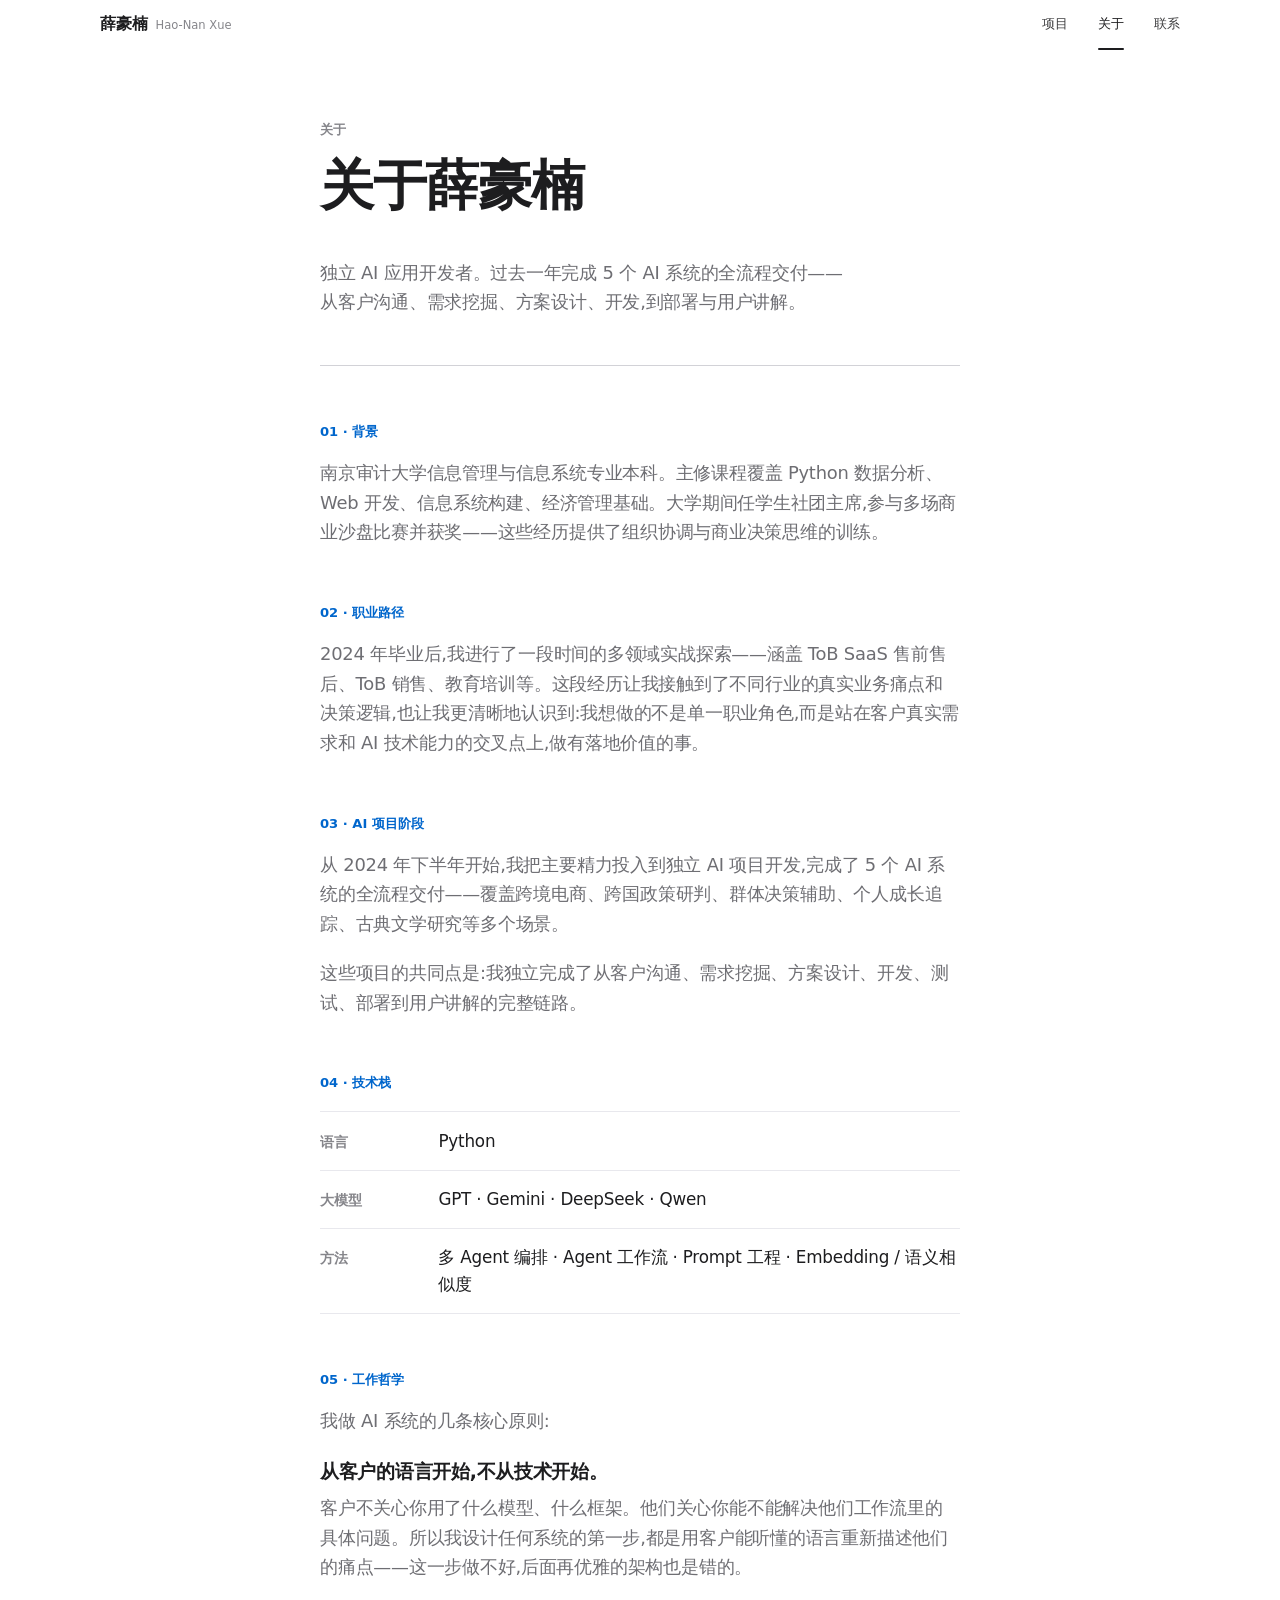
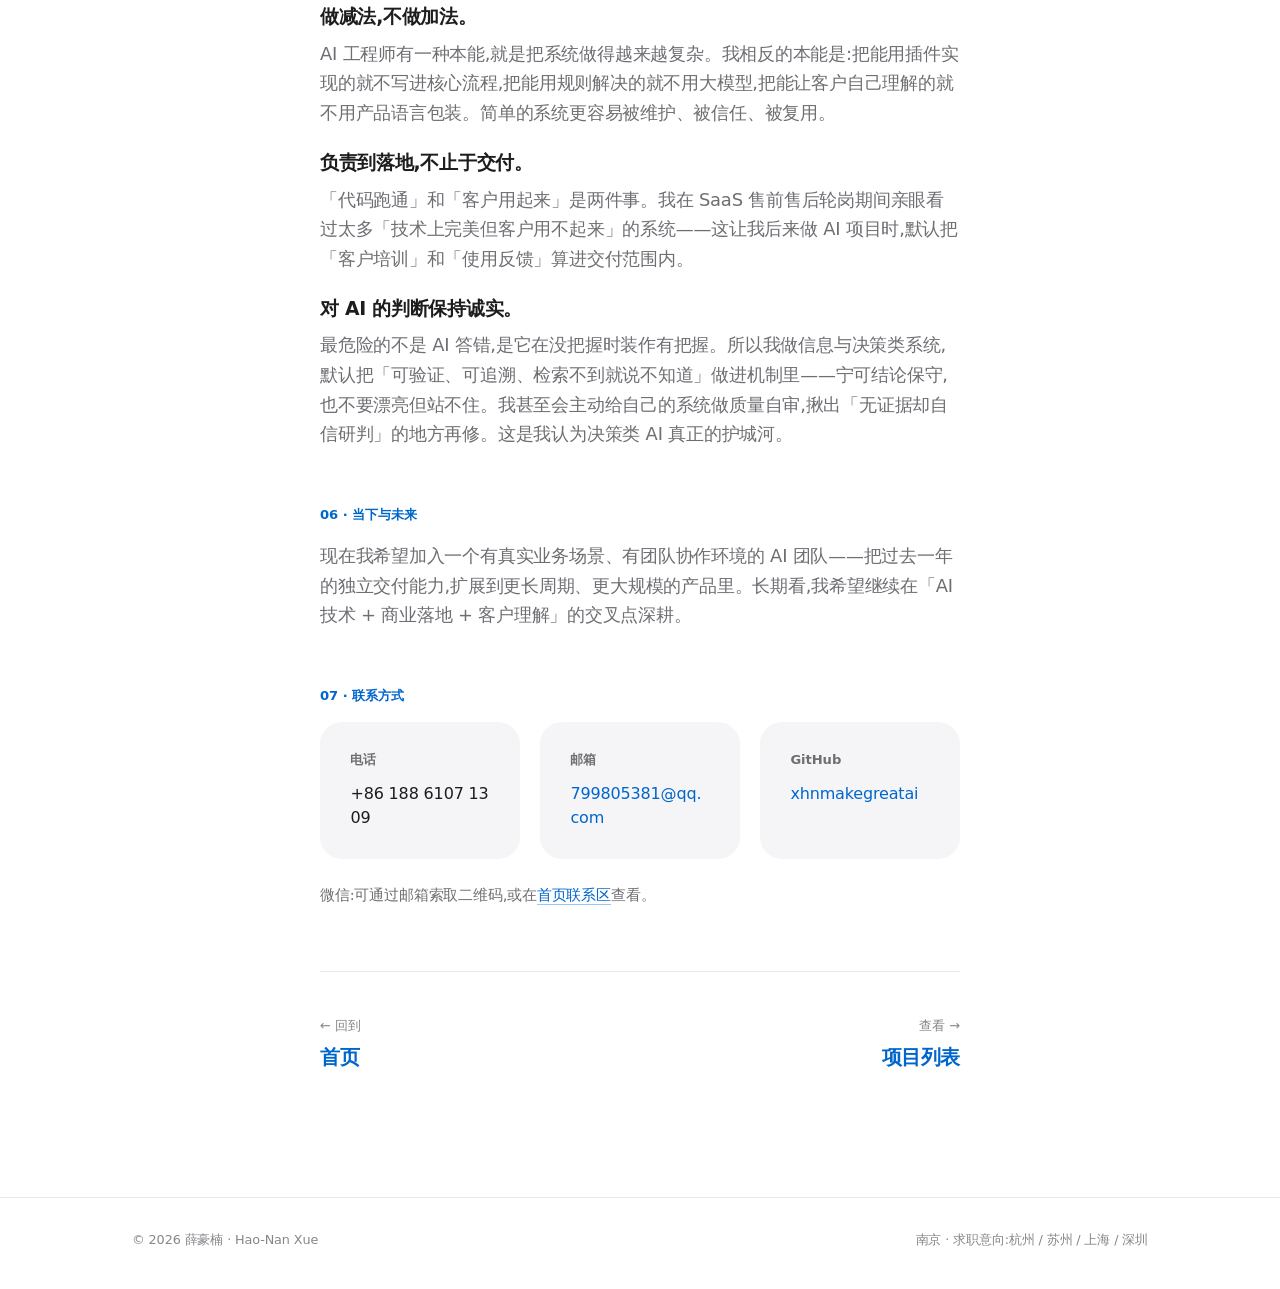
==== commit d8b139ce: "copy: 主线改为可信度护城河 + 据实改软部署措辞 - Hero/关于摘要: 点出「让 AI 判断可被信任」 - 关于页新增第4条工作哲学「对AI判断保持诚实」 - amzagent: 已部署→已" ====
--- a/about.html
+++ b/about.html
@@ -10,9 +10,9 @@
 <meta property="og:locale" content="zh_CN" />
 <meta property="og:title" content="关于薛豪楠 — 独立 AI 应用开发者" />
 <meta property="og:description" content="独立 AI 应用开发者。从客户语言开始,做减法,负责到落地。" />
-<meta property="og:image" content="assets/og-cover.jpg" />
+<meta property="og:image" content="https://xhnmakegreatai.github.io/assets/og-cover.jpg" />
 <meta name="twitter:card" content="summary_large_image" />
-<meta name="twitter:image" content="assets/og-cover.jpg" />
+<meta name="twitter:image" content="https://xhnmakegreatai.github.io/assets/og-cover.jpg" />
 <link rel="icon" type="image/svg+xml" href="assets/favicon.svg" />
 <link rel="stylesheet" href="assets/styles.css" />
 </head>
@@ -81,6 +81,11 @@
     「代码跑通」和「客户用起来」是两件事。我在 SaaS 售前售后轮岗期间亲眼看过太多「技术上完美但客户用不起来」的系统——这让我后来做 AI 项目时,默认把「客户培训」和「使用反馈」算进交付范围内。
   </p>
 
+  <p>
+    <strong>对 AI 的判断保持诚实。</strong>
+    最危险的不是 AI 答错,是它在没把握时装作有把握。所以我做信息与决策类系统,默认把「可验证、可追溯、检索不到就说不知道」做进机制里——宁可结论保守,也不要漂亮但站不住。我甚至会主动给自己的系统做质量自审,揪出「无证据却自信研判」的地方再修。这是我认为决策类 AI 真正的护城河。
+  </p>
+
   <!-- Now & next -->
   <div class="section-h">06 · 当下与未来</div>
   <p>现在我希望加入一个有真实业务场景、有团队协作环境的 AI 团队——把过去一年的独立交付能力,扩展到更长周期、更大规模的产品里。长期看,我希望继续在「AI 技术 + 商业落地 + 客户理解」的交叉点深耕。</p>
--- a/assets/styles.css
+++ b/assets/styles.css
@@ -567,6 +567,10 @@
   display: grid; place-items: center;
   font-family: var(--mono); font-size: 0.7rem; color: var(--ink-fade); letter-spacing: 0.05em;
 }
+.wechat-popover .qr-img {
+  width: 180px; height: 180px; margin: 0 auto;
+  border: 1px solid var(--rule); border-radius: 12px; display: block;
+}
 .wechat-popover .qr-caption { font-size: 0.78rem; color: var(--ink-mute); margin-top: 0.6rem; }
 
 /* Project detail pages
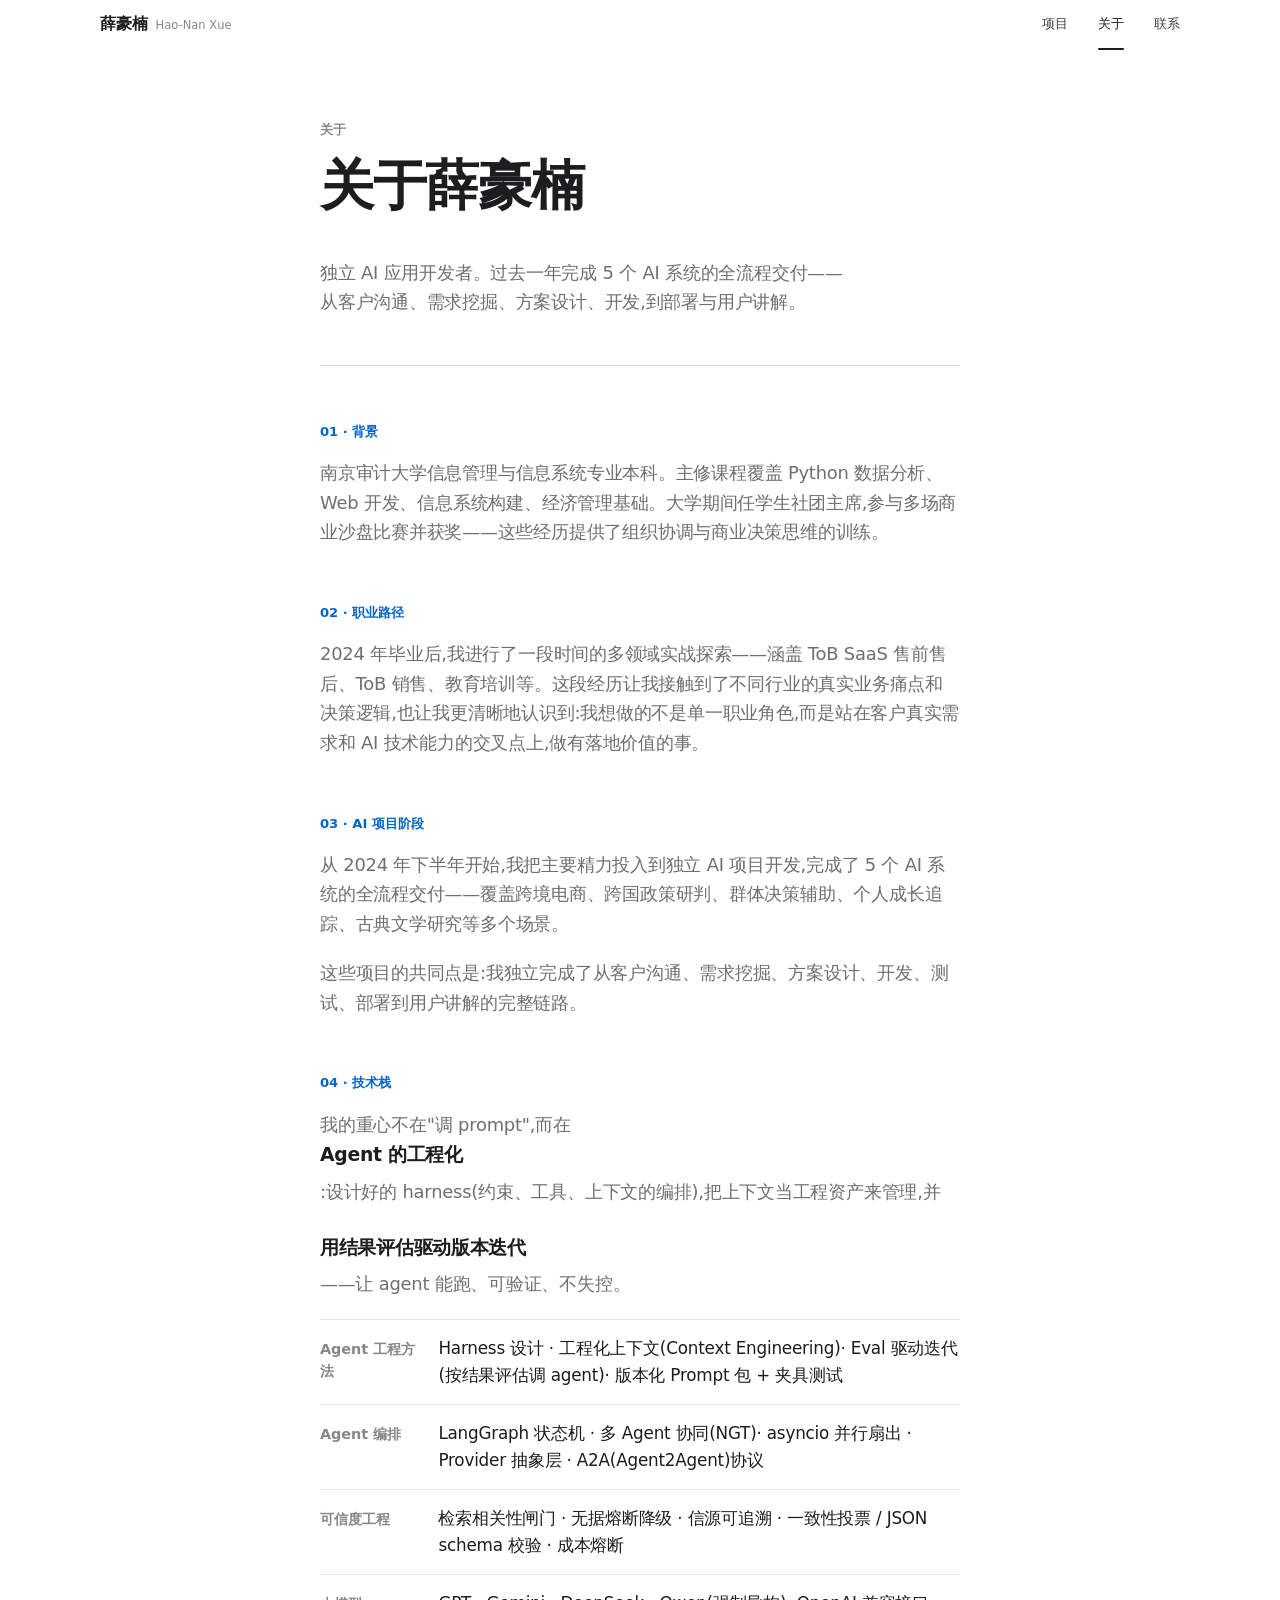
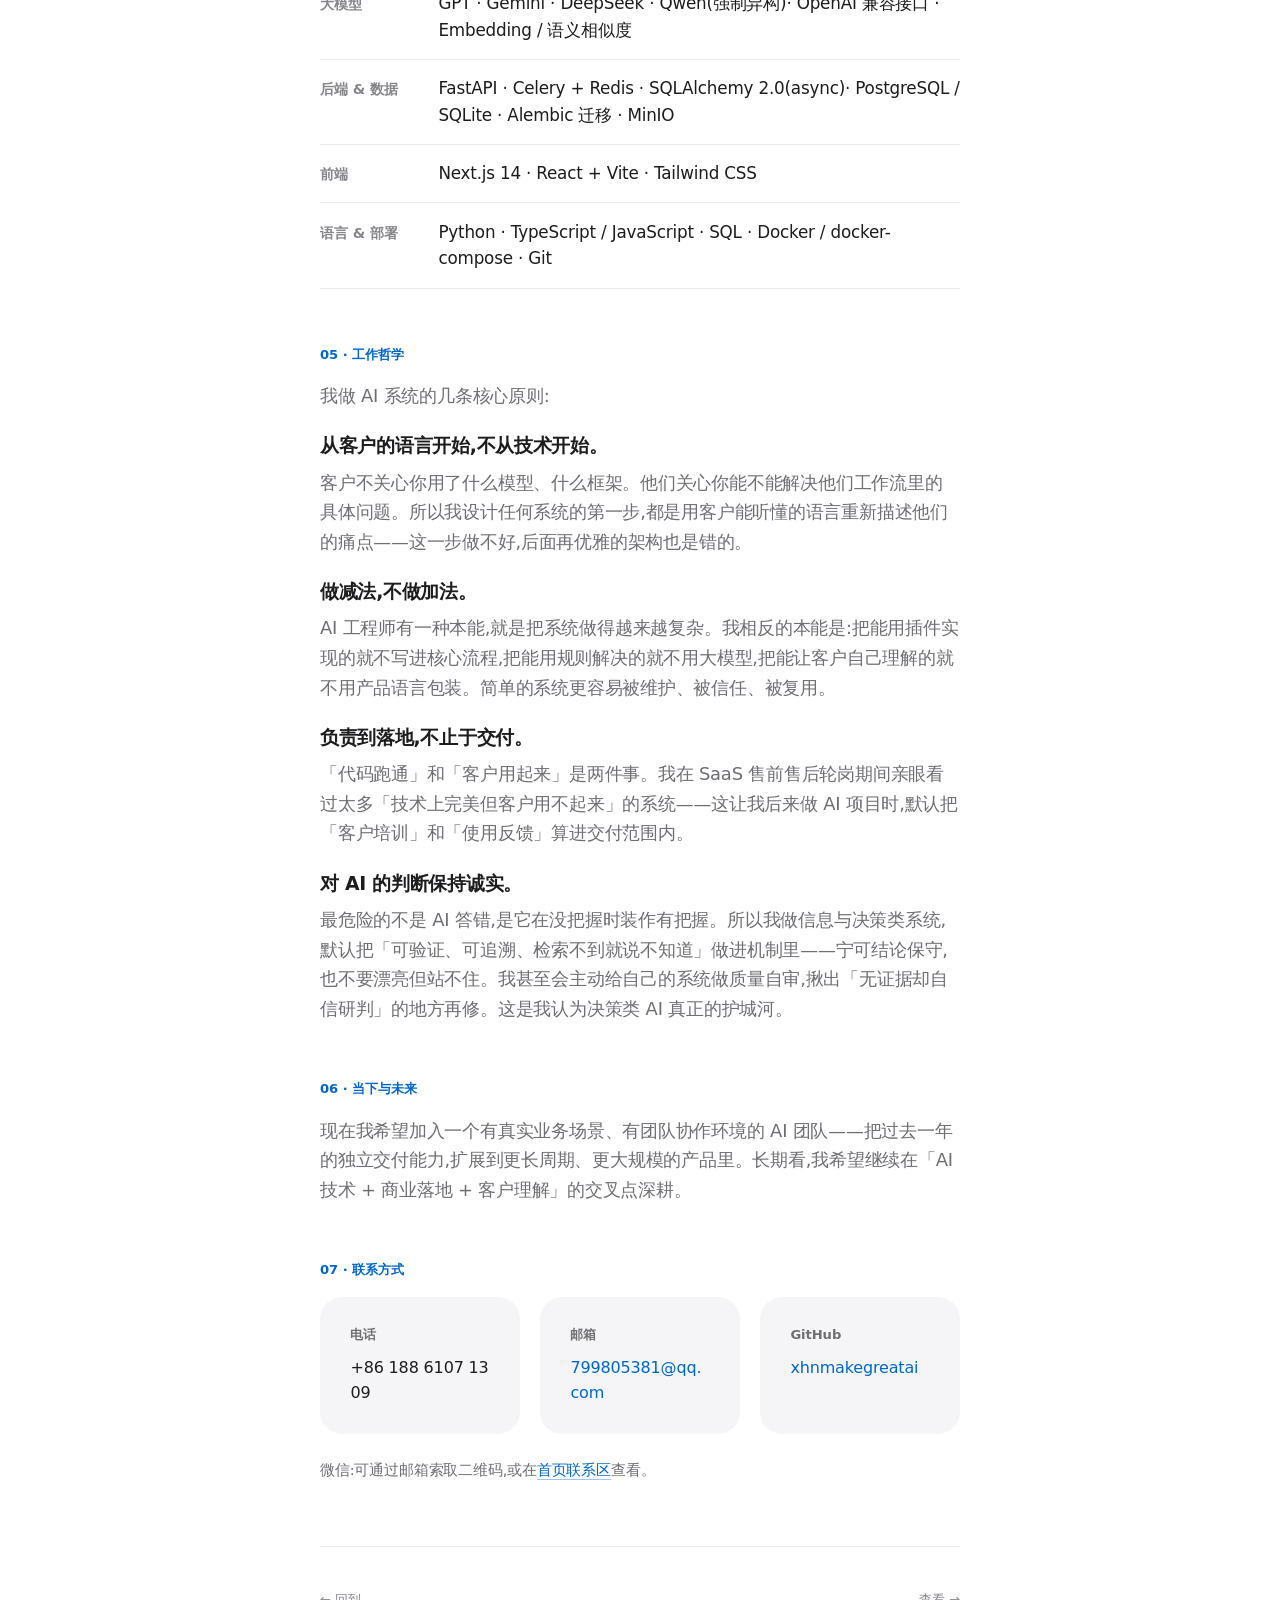
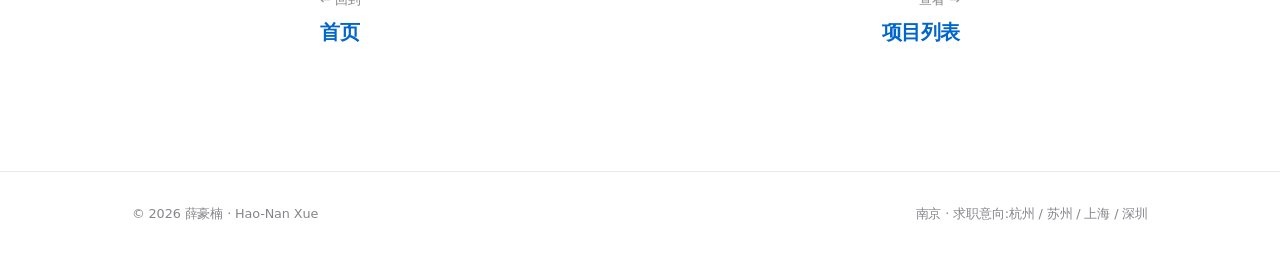
==== commit 76574abc: "feat: 技术栈突出 Harness/Context 工程 + Eval 驱动迭代方法论 Co-Authored-By: Claude Opus 4.8 <noreply@anthropic.com" ====
--- a/about.html
+++ b/about.html
@@ -56,10 +56,15 @@
 
   <!-- Tech stack -->
   <div class="section-h">04 · 技术栈</div>
+  <p>我的重心不在"调 prompt",而在 <strong>Agent 的工程化</strong>:设计好的 harness(约束、工具、上下文的编排),把上下文当工程资产来管理,并<strong>用结果评估驱动版本迭代</strong>——让 agent 能跑、可验证、不失控。</p>
   <dl class="skills">
-    <div><dt>语言</dt><dd>Python</dd></div>
-    <div><dt>大模型</dt><dd>GPT · Gemini · DeepSeek · Qwen</dd></div>
-    <div><dt>方法</dt><dd>多 Agent 编排 · Agent 工作流 · Prompt 工程 · Embedding / 语义相似度</dd></div>
+    <div><dt>Agent 工程方法</dt><dd>Harness 设计 · 工程化上下文(Context Engineering)· Eval 驱动迭代(按结果评估调 agent)· 版本化 Prompt 包 + 夹具测试</dd></div>
+    <div><dt>Agent 编排</dt><dd>LangGraph 状态机 · 多 Agent 协同(NGT)· asyncio 并行扇出 · Provider 抽象层 · A2A(Agent2Agent)协议</dd></div>
+    <div><dt>可信度工程</dt><dd>检索相关性闸门 · 无据熔断降级 · 信源可追溯 · 一致性投票 / JSON schema 校验 · 成本熔断</dd></div>
+    <div><dt>大模型</dt><dd>GPT · Gemini · DeepSeek · Qwen(强制异构)· OpenAI 兼容接口 · Embedding / 语义相似度</dd></div>
+    <div><dt>后端 & 数据</dt><dd>FastAPI · Celery + Redis · SQLAlchemy 2.0(async)· PostgreSQL / SQLite · Alembic 迁移 · MinIO</dd></div>
+    <div><dt>前端</dt><dd>Next.js 14 · React + Vite · Tailwind CSS</dd></div>
+    <div><dt>语言 & 部署</dt><dd>Python · TypeScript / JavaScript · SQL · Docker / docker-compose · Git</dd></div>
   </dl>
 
   <!-- Philosophy -->
--- a/assets/styles.css
+++ b/assets/styles.css
@@ -921,6 +921,76 @@
 }
 .about-page p strong:first-child { margin-top: 0; }
 
+/* 研究样张(policy-observer 演示)
+   -------------------------------------------------------------------------- */
+.sample {
+  margin-top: 1rem;
+  background: var(--bg-card);
+  border-radius: var(--radius);
+  padding: clamp(1.4rem, 3vw, 2rem);
+}
+.sample__src {
+  font-family: var(--mono);
+  font-size: 0.74rem;
+  letter-spacing: 0.02em;
+  color: var(--ink-fade);
+  margin-bottom: 0.9rem;
+}
+.sample__lead {
+  font-family: var(--sans-cn);
+  font-size: 1.05rem;
+  line-height: 1.6;
+  color: var(--ink);
+  font-weight: 500;
+  letter-spacing: -0.012em;
+  margin-bottom: 1.1rem;
+}
+.sample__pts { list-style: none; padding: 0; margin: 0; display: grid; gap: 0.85rem; }
+.sample__pts li {
+  display: grid; grid-template-columns: 5rem 1fr; gap: 1rem;
+  font-family: var(--sans-cn); font-size: 1rem; line-height: 1.55; letter-spacing: -0.012em;
+}
+.sample__pts b {
+  grid-column: 1;
+  font-family: var(--sans); font-size: 0.82rem; color: var(--accent-deep); font-weight: 600;
+  align-self: start; padding-top: 0.1rem;
+}
+.sample__pts span { grid-column: 2; color: var(--ink-mute); }
+@media (max-width: 560px) {
+  .sample__pts li { grid-template-columns: 1fr; gap: 0.2rem; }
+}
+
+/* 演示截图 / 录屏(项目详情页)
+   -------------------------------------------------------------------------- */
+.shot { margin: 0 0 1rem; }
+.shot img, .shot video {
+  width: 100%; display: block;
+  border: 1px solid var(--rule); border-radius: 12px; background: var(--bg-card);
+}
+.shot figcaption {
+  margin-top: 0.55rem;
+  font-family: var(--sans-cn); font-size: 0.86rem; color: var(--ink-fade);
+  letter-spacing: -0.01em; line-height: 1.5;
+}
+.shot--video { margin-top: 1rem; }
+/* 占位:视频未放时 video 标签内的兜底块 */
+.shot__ph {
+  aspect-ratio: 16 / 10; display: grid; place-items: center; text-align: center;
+  background: var(--bg-card); border: 1px dashed var(--rule); border-radius: 12px;
+  font-family: var(--sans-cn); font-size: 0.95rem; color: var(--ink-mute); padding: 1.5rem;
+}
+.shot__ph small {
+  display: block; margin-top: 0.5rem; font-family: var(--mono);
+  font-size: 0.72rem; color: var(--ink-fade); letter-spacing: 0;
+}
+.shots-2 { display: grid; grid-template-columns: repeat(2, 1fr); gap: 1rem; margin-top: 0.5rem; }
+@media (max-width: 560px) { .shots-2 { grid-template-columns: 1fr; } }
+
+.about-summary__more {
+  display: flex; gap: 0.8rem 2rem; justify-content: center; flex-wrap: wrap;
+  margin-top: 0.5rem;
+}
+
 /* Footer
    -------------------------------------------------------------------------- */
 .foot {
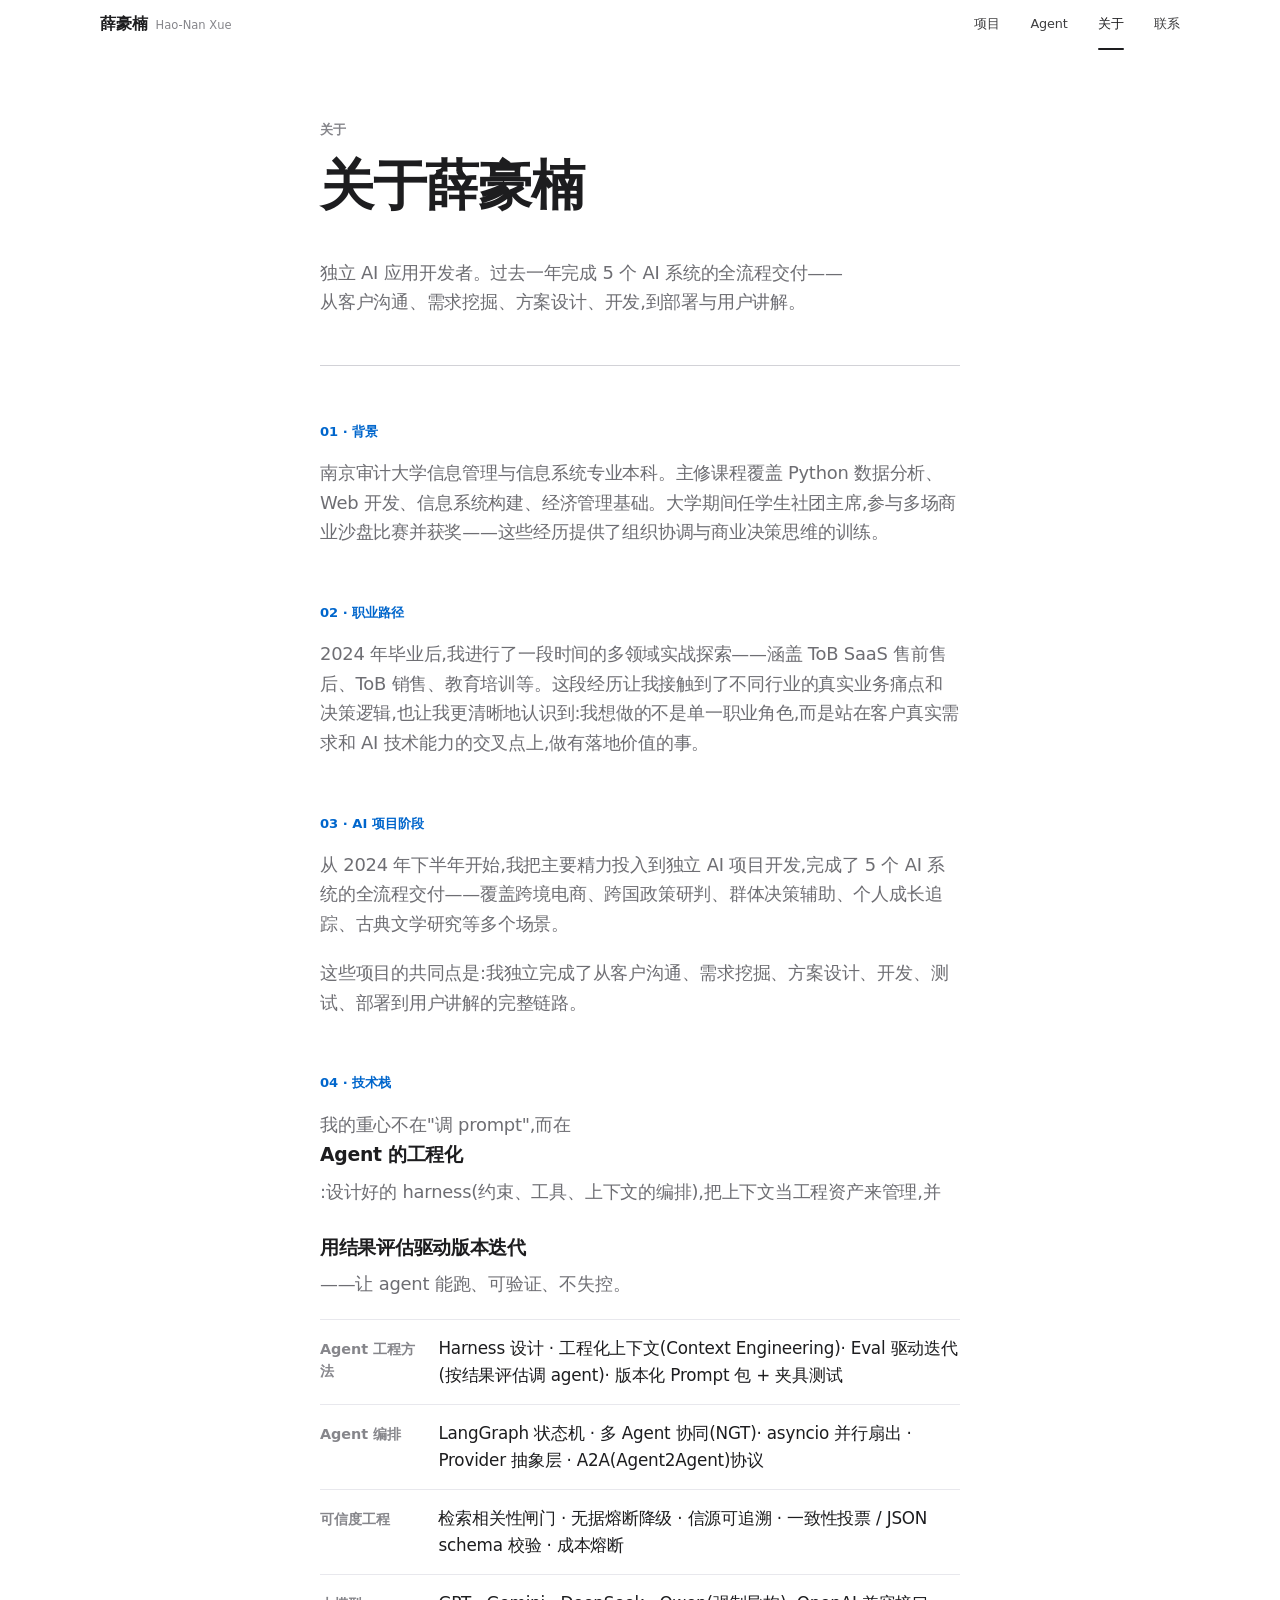
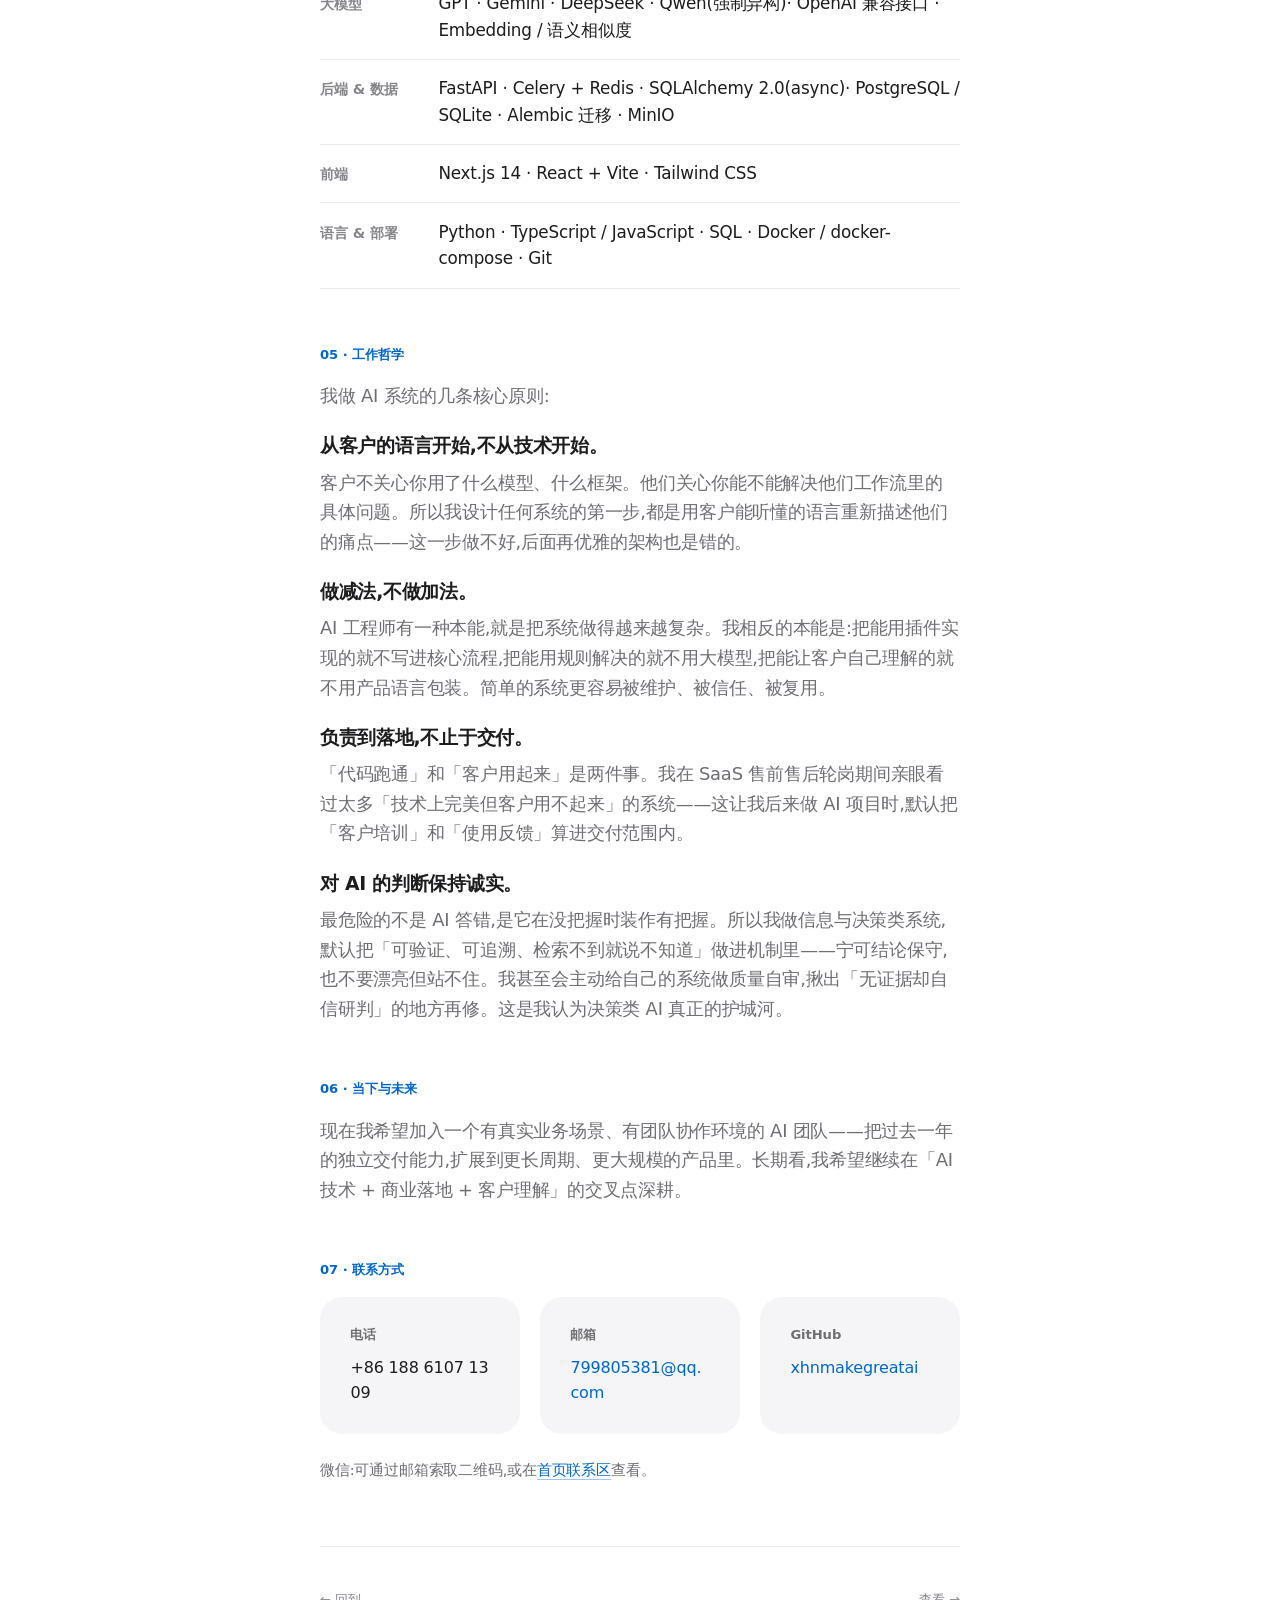
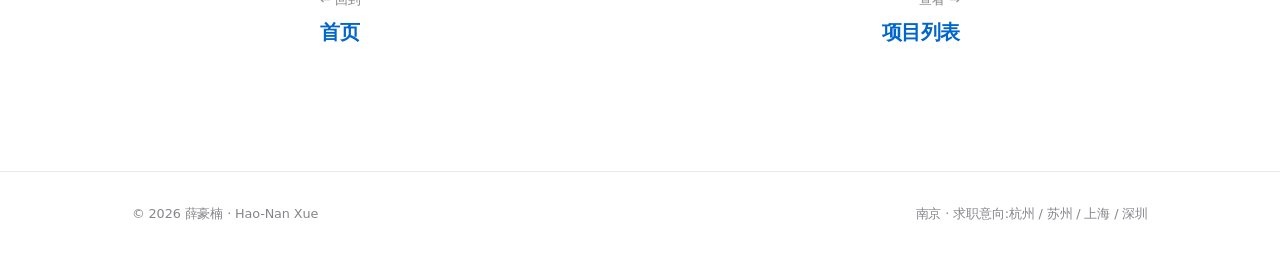
==== commit ea4e5d6e: "feat: 新增 Agent 页(对 Agent 的理解 + 手册下载)+ 全站导航加 Agent Co-Authored-By: Claude Opus 4.8 <noreply@anthropic" ====
--- a/about.html
+++ b/about.html
@@ -23,6 +23,7 @@
     <a class="nav__brand" href="index.html">薛豪楠<small>Hao-Nan Xue</small></a>
     <nav class="nav__links">
       <a href="index.html#projects">项目</a>
+      <a href="agent.html">Agent</a>
       <a href="about.html" class="is-active">关于</a>
       <a href="index.html#contact">联系</a>
     </nav>
--- a/assets/styles.css
+++ b/assets/styles.css
@@ -991,6 +991,33 @@
   margin-top: 0.5rem;
 }
 
+/* 手册下载卡(Agent 页)
+   -------------------------------------------------------------------------- */
+.handbook {
+  display: flex; align-items: center; justify-content: space-between; gap: 1.5rem;
+  background: var(--bg-card); border-radius: var(--radius);
+  padding: 1.5rem 1.8rem; margin: 2rem 0;
+  transition: box-shadow 250ms ease;
+}
+.handbook:hover { box-shadow: 0 16px 36px -26px rgba(0,0,0,0.2); }
+.handbook__title {
+  font-family: var(--serif); font-size: 1.2rem; font-weight: 600;
+  color: var(--ink); letter-spacing: -0.02em;
+}
+.handbook__meta {
+  margin-top: 0.4rem; font-family: var(--sans-cn); font-size: 0.88rem;
+  color: var(--ink-mute); letter-spacing: -0.01em; line-height: 1.5;
+}
+.handbook__dl {
+  flex-shrink: 0; background: var(--accent); color: #fff;
+  font-size: 0.95rem; font-weight: 400; letter-spacing: -0.01em;
+  padding: 0.6rem 1.3rem; border-radius: 980px; white-space: nowrap;
+}
+.handbook:hover .handbook__dl { background: var(--accent-deep); }
+@media (max-width: 480px) {
+  .handbook { flex-direction: column; align-items: flex-start; gap: 1rem; }
+}
+
 /* Footer
    -------------------------------------------------------------------------- */
 .foot {
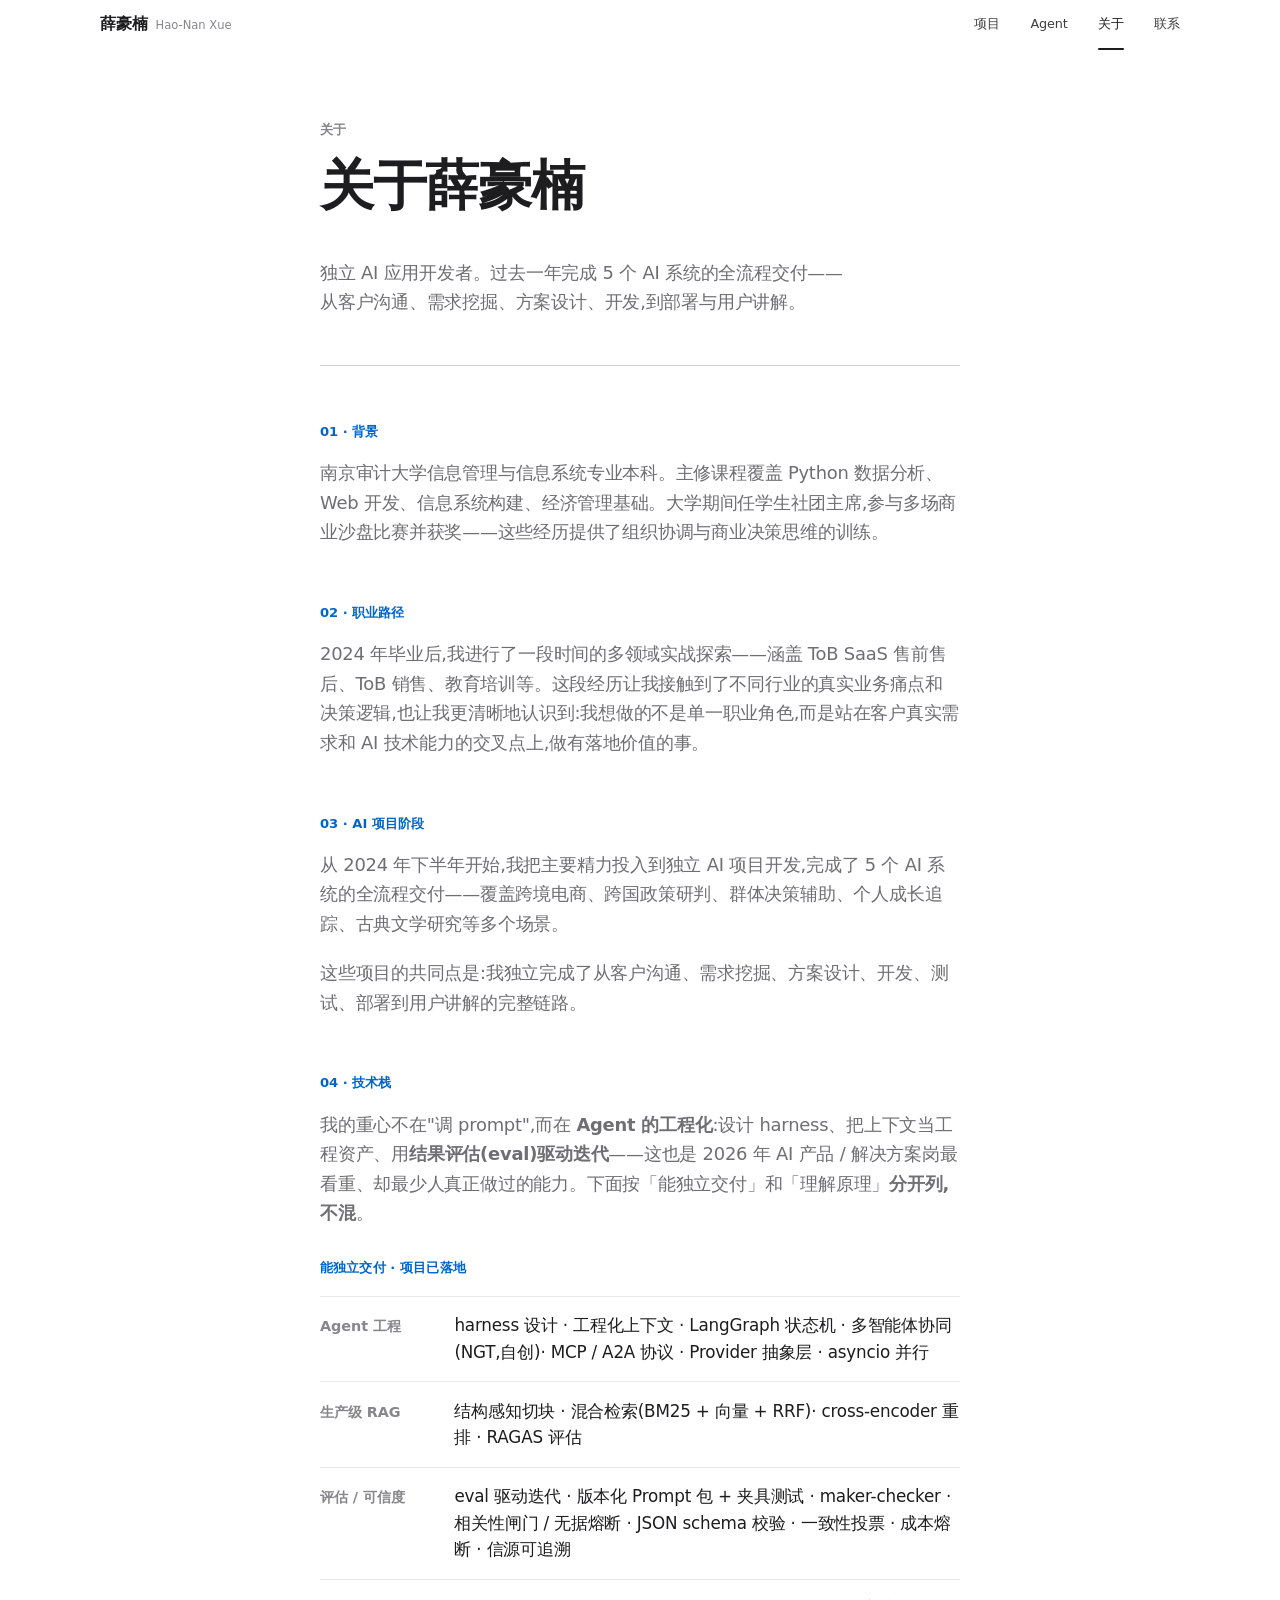
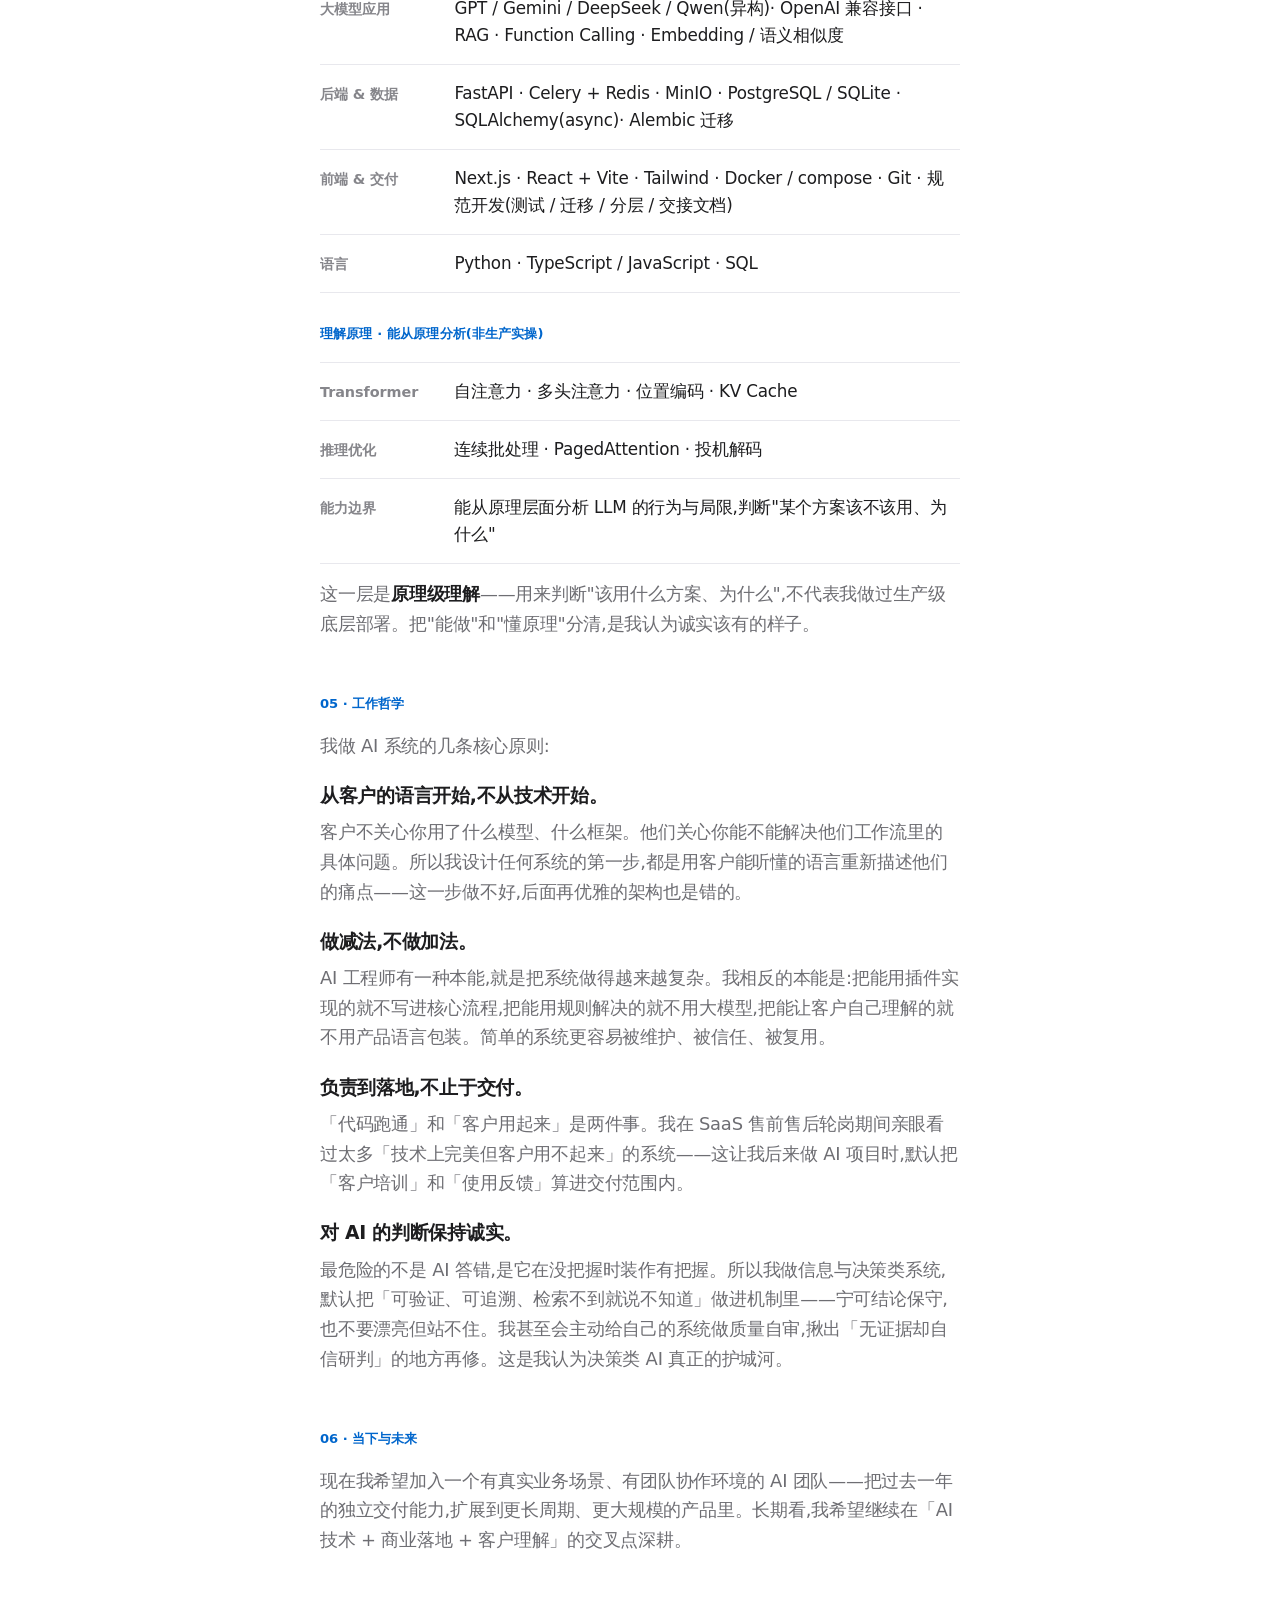
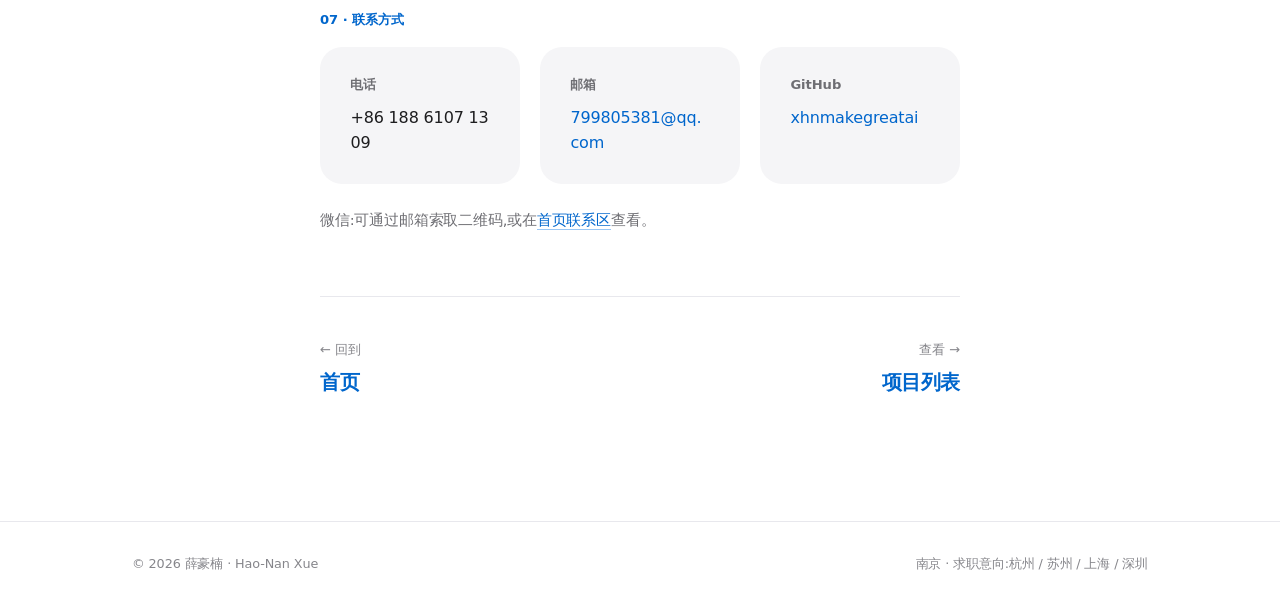
==== commit f62a5bbd: "重做技能栈:能做/懂原理分层 + JD 对齐 + 生产级 RAG,诚实不编造 Co-Authored-By: Claude Opus 4.8 <noreply@anthropic.com>" ====
--- a/about.html
+++ b/about.html
@@ -57,16 +57,26 @@
 
   <!-- Tech stack -->
   <div class="section-h">04 · 技术栈</div>
-  <p>我的重心不在"调 prompt",而在 <strong>Agent 的工程化</strong>:设计好的 harness(约束、工具、上下文的编排),把上下文当工程资产来管理,并<strong>用结果评估驱动版本迭代</strong>——让 agent 能跑、可验证、不失控。</p>
+  <p>我的重心不在"调 prompt",而在 <b>Agent 的工程化</b>:设计 harness、把上下文当工程资产、用<b>结果评估(eval)驱动迭代</b>——这也是 2026 年 AI 产品 / 解决方案岗最看重、却最少人真正做过的能力。下面按「能独立交付」和「理解原理」<b>分开列,不混</b>。</p>
+
+  <div class="skills-tier">能独立交付 · 项目已落地</div>
   <dl class="skills">
-    <div><dt>Agent 工程方法</dt><dd>Harness 设计 · 工程化上下文(Context Engineering)· Eval 驱动迭代(按结果评估调 agent)· 版本化 Prompt 包 + 夹具测试</dd></div>
-    <div><dt>Agent 编排</dt><dd>LangGraph 状态机 · 多 Agent 协同(NGT)· asyncio 并行扇出 · Provider 抽象层 · A2A(Agent2Agent)协议</dd></div>
-    <div><dt>可信度工程</dt><dd>检索相关性闸门 · 无据熔断降级 · 信源可追溯 · 一致性投票 / JSON schema 校验 · 成本熔断</dd></div>
-    <div><dt>大模型</dt><dd>GPT · Gemini · DeepSeek · Qwen(强制异构)· OpenAI 兼容接口 · Embedding / 语义相似度</dd></div>
-    <div><dt>后端 & 数据</dt><dd>FastAPI · Celery + Redis · SQLAlchemy 2.0(async)· PostgreSQL / SQLite · Alembic 迁移 · MinIO</dd></div>
-    <div><dt>前端</dt><dd>Next.js 14 · React + Vite · Tailwind CSS</dd></div>
-    <div><dt>语言 & 部署</dt><dd>Python · TypeScript / JavaScript · SQL · Docker / docker-compose · Git</dd></div>
+    <div><dt>Agent 工程</dt><dd>harness 设计 · 工程化上下文 · LangGraph 状态机 · 多智能体协同(NGT,自创)· MCP / A2A 协议 · Provider 抽象层 · asyncio 并行</dd></div>
+    <div><dt>生产级 RAG</dt><dd>结构感知切块 · 混合检索(BM25 + 向量 + RRF)· cross-encoder 重排 · RAGAS 评估</dd></div>
+    <div><dt>评估 / 可信度</dt><dd>eval 驱动迭代 · 版本化 Prompt 包 + 夹具测试 · maker-checker · 相关性闸门 / 无据熔断 · JSON schema 校验 · 一致性投票 · 成本熔断 · 信源可追溯</dd></div>
+    <div><dt>大模型应用</dt><dd>GPT / Gemini / DeepSeek / Qwen(异构)· OpenAI 兼容接口 · RAG · Function Calling · Embedding / 语义相似度</dd></div>
+    <div><dt>后端 & 数据</dt><dd>FastAPI · Celery + Redis · MinIO · PostgreSQL / SQLite · SQLAlchemy(async)· Alembic 迁移</dd></div>
+    <div><dt>前端 & 交付</dt><dd>Next.js · React + Vite · Tailwind · Docker / compose · Git · 规范开发(测试 / 迁移 / 分层 / 交接文档)</dd></div>
+    <div><dt>语言</dt><dd>Python · TypeScript / JavaScript · SQL</dd></div>
   </dl>
+
+  <div class="skills-tier">理解原理 · 能从原理分析(非生产实操)</div>
+  <dl class="skills">
+    <div><dt>Transformer</dt><dd>自注意力 · 多头注意力 · 位置编码 · KV Cache</dd></div>
+    <div><dt>推理优化</dt><dd>连续批处理 · PagedAttention · 投机解码</dd></div>
+    <div><dt>能力边界</dt><dd>能从原理层面分析 LLM 的行为与局限,判断"某个方案该不该用、为什么"</dd></div>
+  </dl>
+  <p class="skills-note">这一层是<b>原理级理解</b>——用来判断"该用什么方案、为什么",不代表我做过生产级底层部署。把"能做"和"懂原理"分清,是我认为诚实该有的样子。</p>
 
   <!-- Philosophy -->
   <div class="section-h">05 · 工作哲学</div>
--- a/assets/styles.css
+++ b/assets/styles.css
@@ -272,7 +272,7 @@
 .skills { margin: 1.1rem 0 0; }
 .skills > div {
   display: grid;
-  grid-template-columns: 6rem 1fr;
+  grid-template-columns: 7rem 1fr;
   gap: 1.4rem;
   padding: 0.95rem 0;
   border-top: 1px solid var(--rule-soft);
@@ -297,6 +297,19 @@
 @media (max-width: 480px) {
   .skills > div { grid-template-columns: 1fr; gap: 0.3rem; padding: 0.85rem 0; }
 }
+
+/* 技能栈:分层标签 + 诚实注 */
+.skills-tier {
+  margin: 1.9rem 0 0.1rem;
+  font-family: var(--sans);
+  font-size: 0.82rem; font-weight: 600; letter-spacing: 0.01em;
+  color: var(--accent-deep);
+}
+.skills-note {
+  margin-top: 0.95rem;
+  font-size: 0.92rem; color: var(--ink-mute); line-height: 1.6;
+}
+.skills-note b { color: var(--ink); font-weight: 600; }
 
 /* Section header — centered, bold
    -------------------------------------------------------------------------- */
@@ -994,28 +1007,75 @@
 /* 手册下载卡(Agent 页)
    -------------------------------------------------------------------------- */
 .handbook {
-  display: flex; align-items: center; justify-content: space-between; gap: 1.5rem;
-  background: var(--bg-card); border-radius: var(--radius);
-  padding: 1.5rem 1.8rem; margin: 2rem 0;
-  transition: box-shadow 250ms ease;
-}
-.handbook:hover { box-shadow: 0 16px 36px -26px rgba(0,0,0,0.2); }
+  display: flex; align-items: center; gap: 1.2rem;
+  background: var(--bg-card); border: 1px solid transparent; border-radius: var(--radius);
+  padding: 1.35rem 1.5rem; margin: 2rem 0;
+  transition: border-color 200ms ease, box-shadow 250ms ease, transform 250ms ease;
+}
+.handbook:hover {
+  border-color: color-mix(in srgb, var(--accent) 40%, transparent);
+  box-shadow: 0 18px 40px -28px rgba(0,0,0,0.28);
+}
+.handbook__icon {
+  flex-shrink: 0; width: 46px; height: 46px; border-radius: 13px;
+  background: var(--accent-soft); color: var(--accent-deep);
+  display: grid; place-items: center;
+}
+.handbook__icon svg { width: 23px; height: 23px; }
+.handbook__body { flex: 1 1 auto; min-width: 0; }
 .handbook__title {
-  font-family: var(--serif); font-size: 1.2rem; font-weight: 600;
+  font-family: var(--serif); font-size: 1.18rem; font-weight: 600;
   color: var(--ink); letter-spacing: -0.02em;
 }
 .handbook__meta {
-  margin-top: 0.4rem; font-family: var(--sans-cn); font-size: 0.88rem;
+  margin-top: 0.4rem; font-family: var(--sans-cn); font-size: 0.86rem;
   color: var(--ink-mute); letter-spacing: -0.01em; line-height: 1.5;
 }
 .handbook__dl {
-  flex-shrink: 0; background: var(--accent); color: #fff;
+  flex-shrink: 0; display: inline-flex; align-items: center; gap: 0.4rem;
+  background: var(--accent); color: #fff;
   font-size: 0.95rem; font-weight: 400; letter-spacing: -0.01em;
-  padding: 0.6rem 1.3rem; border-radius: 980px; white-space: nowrap;
-}
+  padding: 0.6rem 1.25rem; border-radius: 980px; white-space: nowrap;
+  transition: background 180ms ease;
+}
+.handbook__dl svg { width: 15px; height: 15px; }
 .handbook:hover .handbook__dl { background: var(--accent-deep); }
-@media (max-width: 480px) {
-  .handbook { flex-direction: column; align-items: flex-start; gap: 1rem; }
+.handbook:hover .handbook__dl svg { transform: translateY(1px); }
+.handbook__dl svg { transition: transform 180ms ease; }
+@media (max-width: 520px) {
+  .handbook { flex-wrap: wrap; }
+  .handbook__body { flex-basis: 100%; }
+  .handbook__dl { margin-left: 0; margin-top: 0.9rem; }
+}
+
+/* 普通大小的下载按钮 */
+.dl-btn {
+  display: inline-flex; align-items: center; gap: 0.5rem;
+  margin-top: 1.6rem;
+  background: var(--accent); color: #fff;
+  font-family: var(--sans); font-size: 0.95rem; letter-spacing: -0.01em;
+  padding: 0.6rem 1.2rem; border-radius: 980px;
+  transition: background 180ms ease;
+}
+.dl-btn:hover { background: var(--accent-deep); }
+.dl-btn svg { width: 12px; height: 12px; opacity: 0.85; }
+
+/* Agent 页:"→ 我的产品里" 落地说明块
+   -------------------------------------------------------------------------- */
+.about-page p.agent-app {
+  border-left: 2px solid var(--accent);
+  padding-left: 1rem; margin-top: 0.9rem;
+  color: var(--ink); font-size: 1.04rem; line-height: 1.6;
+}
+.about-page p.agent-app b { color: var(--accent-deep); font-weight: 600; }
+.about-page p.agent-app--muted { border-left-color: var(--rule); color: var(--ink-mute); }
+.about-page p.agent-app--muted b { color: var(--ink-mute); }
+
+/* 行内代码 */
+code {
+  font-family: var(--mono); font-size: 0.86em;
+  background: var(--bg-card); border: 1px solid var(--rule-soft);
+  padding: 0.08em 0.38em; border-radius: 5px; color: var(--ink);
 }
 
 /* Footer
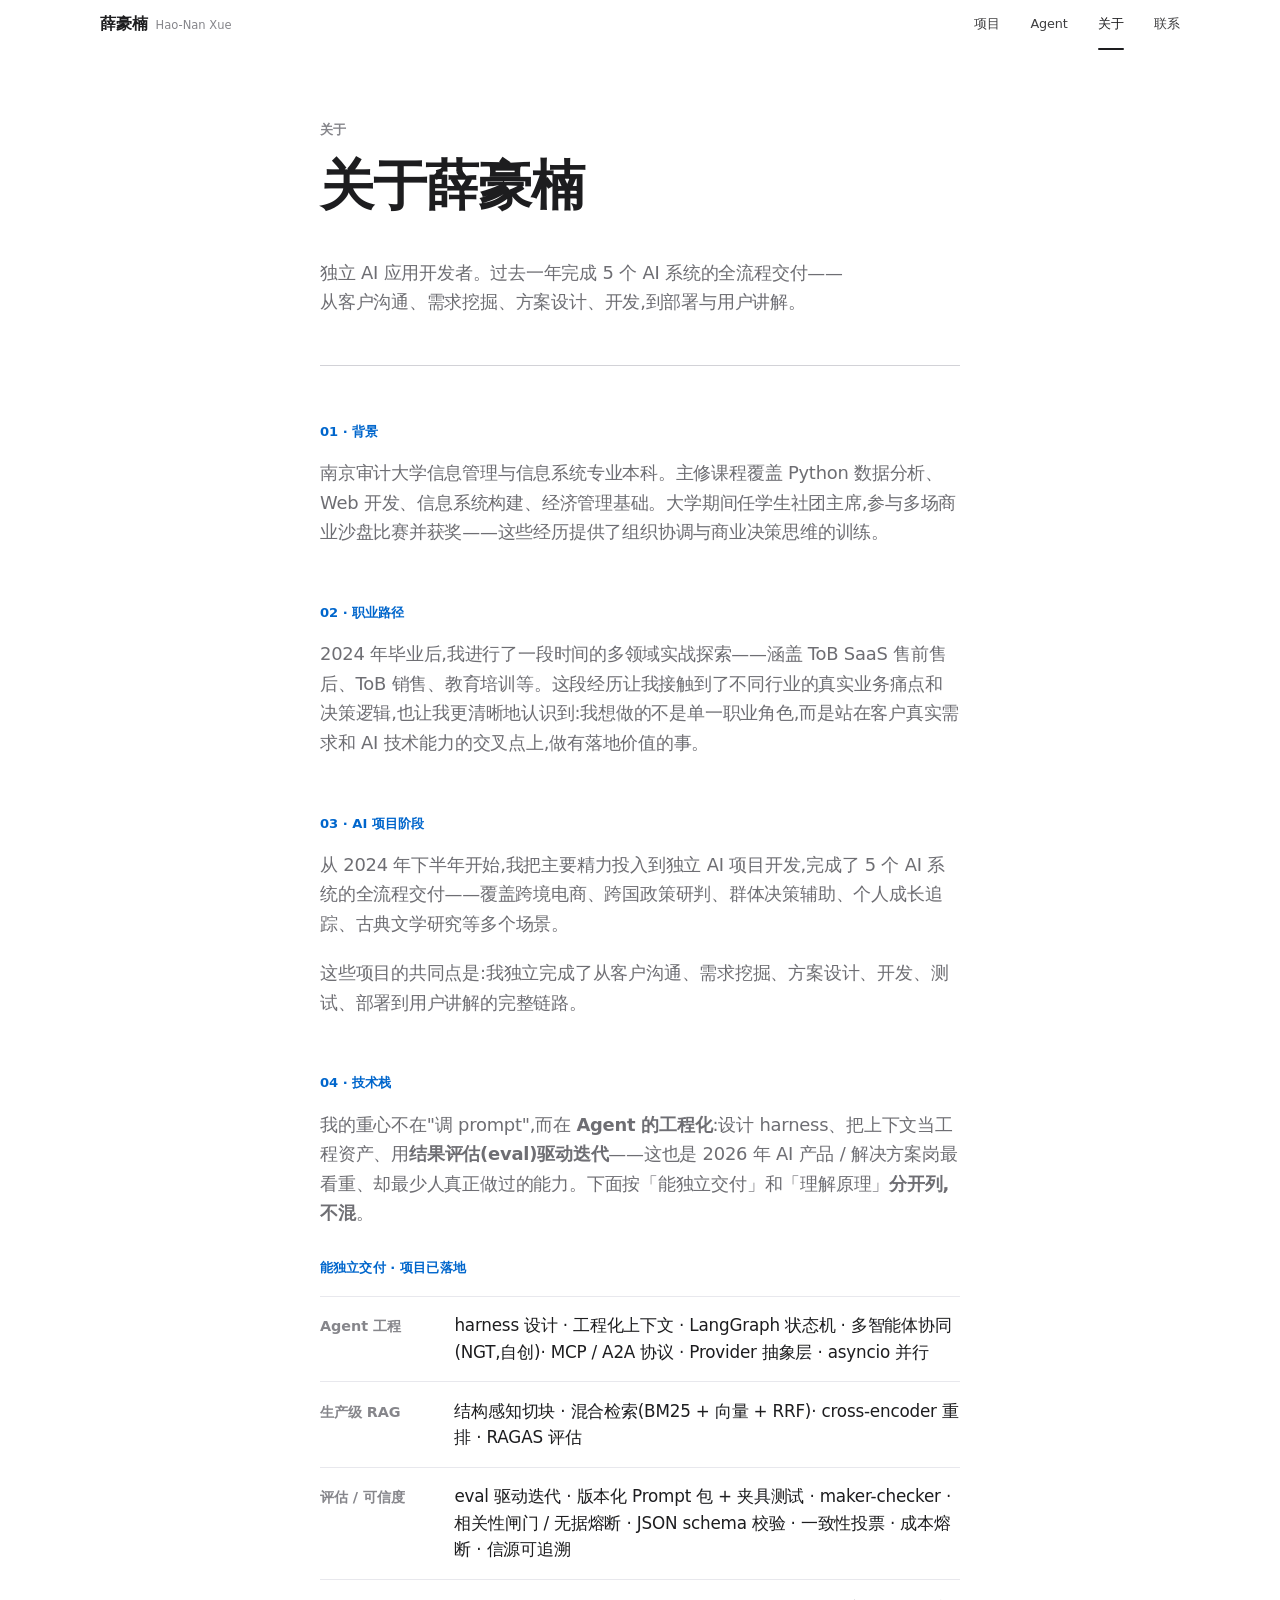
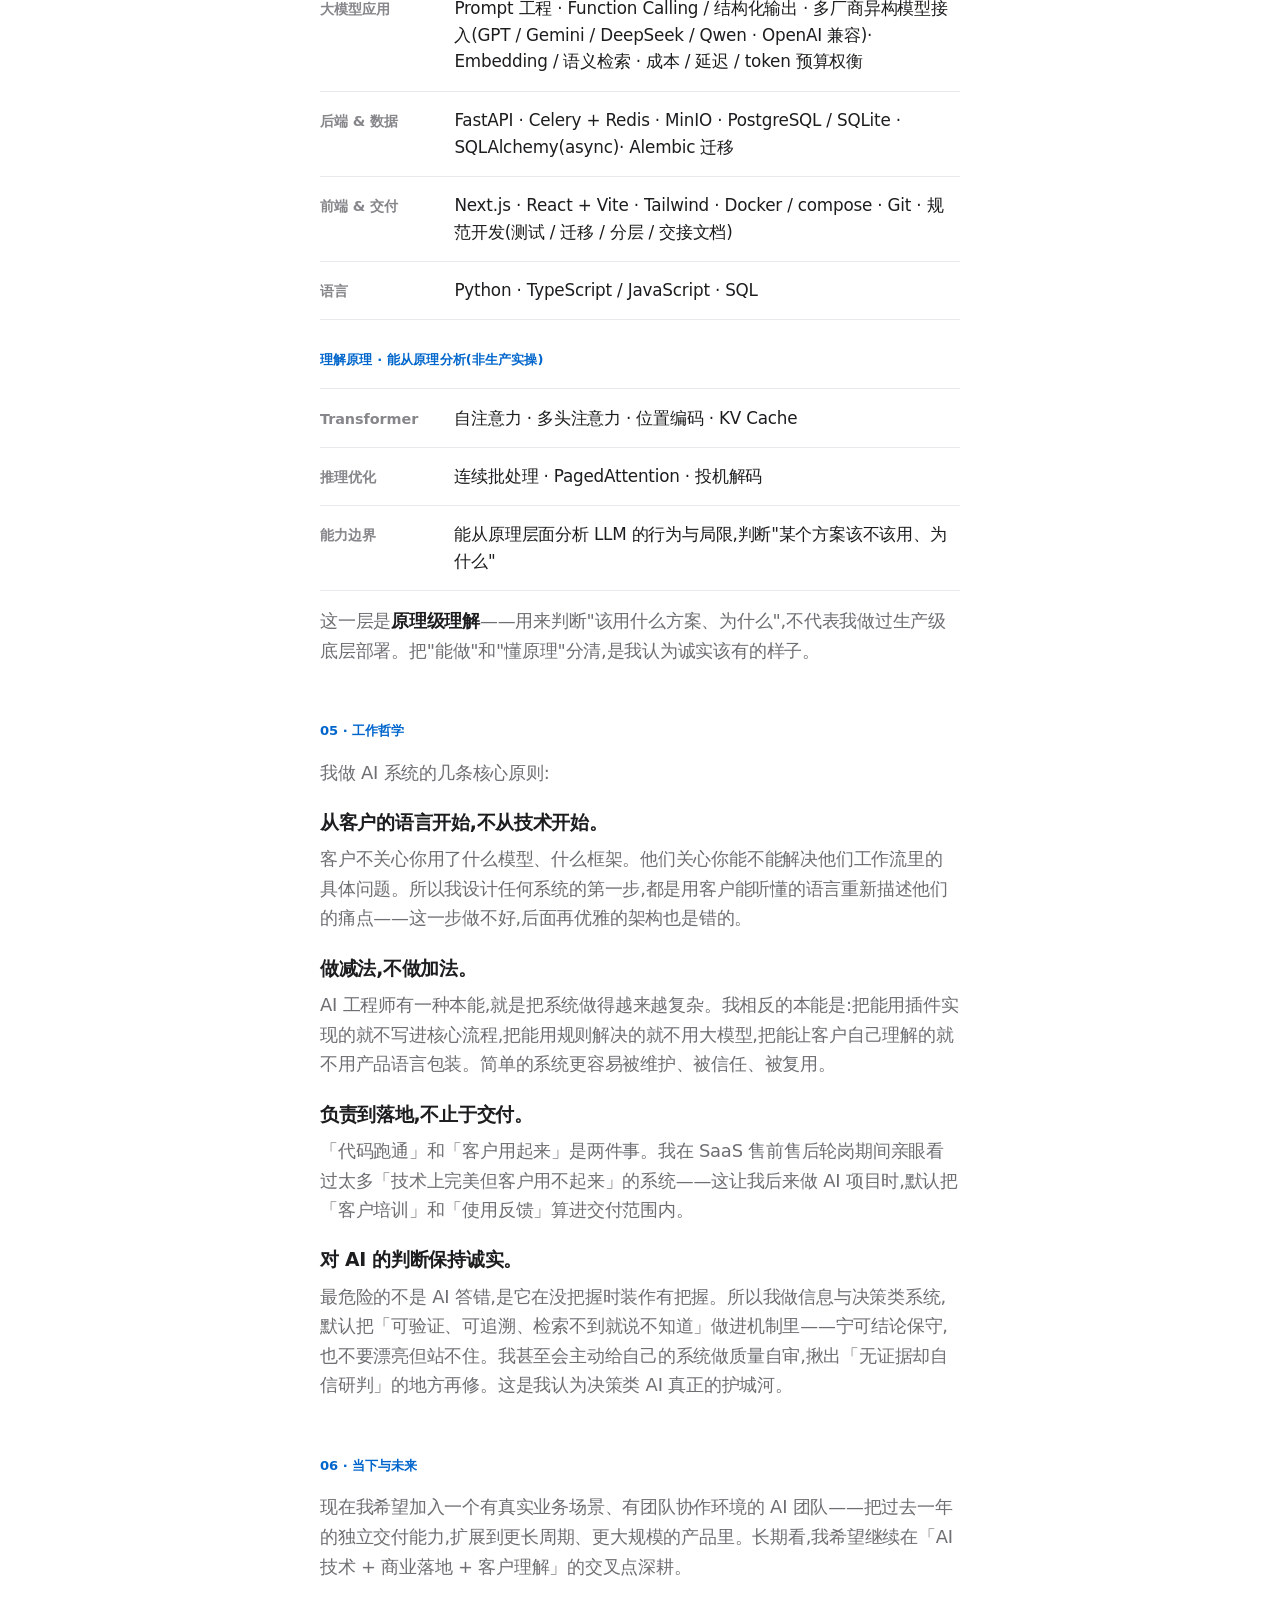
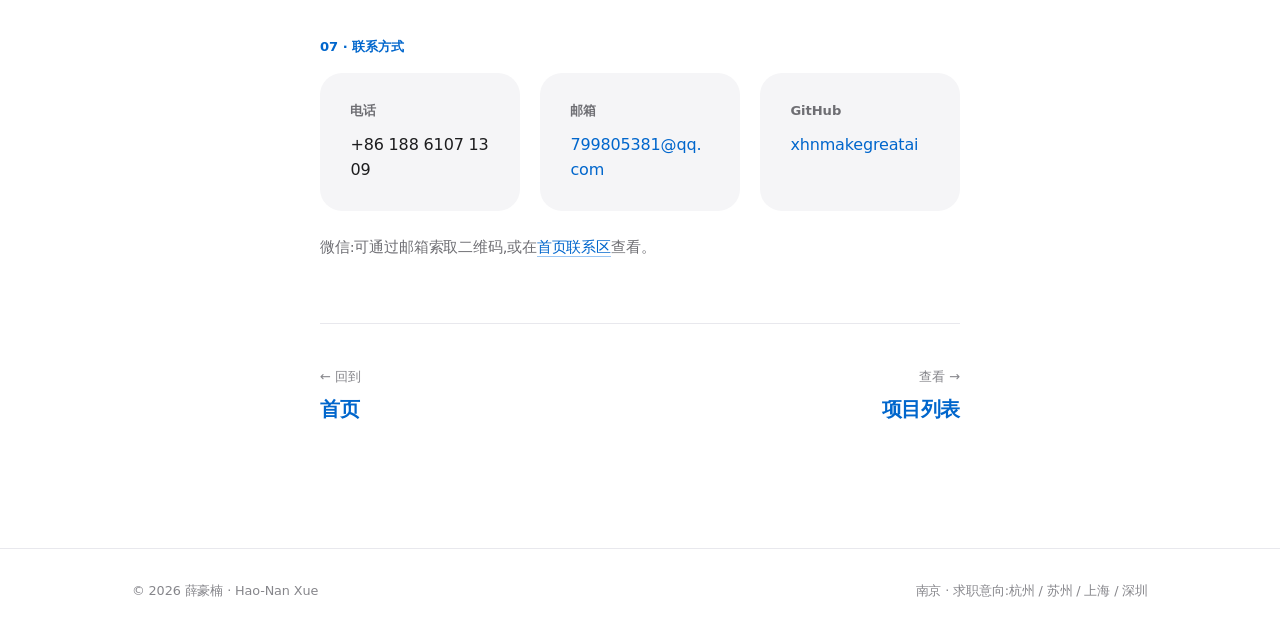
==== commit 38b99432: "refine: 大模型应用行改到技能高度(模型名收进接入·去RAG重复·加成本延迟) Co-Authored-By: Claude Opus 4.8 <noreply@anthropic.com>" ====
--- a/about.html
+++ b/about.html
@@ -64,7 +64,7 @@
     <div><dt>Agent 工程</dt><dd>harness 设计 · 工程化上下文 · LangGraph 状态机 · 多智能体协同(NGT,自创)· MCP / A2A 协议 · Provider 抽象层 · asyncio 并行</dd></div>
     <div><dt>生产级 RAG</dt><dd>结构感知切块 · 混合检索(BM25 + 向量 + RRF)· cross-encoder 重排 · RAGAS 评估</dd></div>
     <div><dt>评估 / 可信度</dt><dd>eval 驱动迭代 · 版本化 Prompt 包 + 夹具测试 · maker-checker · 相关性闸门 / 无据熔断 · JSON schema 校验 · 一致性投票 · 成本熔断 · 信源可追溯</dd></div>
-    <div><dt>大模型应用</dt><dd>GPT / Gemini / DeepSeek / Qwen(异构)· OpenAI 兼容接口 · RAG · Function Calling · Embedding / 语义相似度</dd></div>
+    <div><dt>大模型应用</dt><dd>Prompt 工程 · Function Calling / 结构化输出 · 多厂商异构模型接入(GPT / Gemini / DeepSeek / Qwen · OpenAI 兼容)· Embedding / 语义检索 · 成本 / 延迟 / token 预算权衡</dd></div>
     <div><dt>后端 & 数据</dt><dd>FastAPI · Celery + Redis · MinIO · PostgreSQL / SQLite · SQLAlchemy(async)· Alembic 迁移</dd></div>
     <div><dt>前端 & 交付</dt><dd>Next.js · React + Vite · Tailwind · Docker / compose · Git · 规范开发(测试 / 迁移 / 分层 / 交接文档)</dd></div>
     <div><dt>语言</dt><dd>Python · TypeScript / JavaScript · SQL</dd></div>
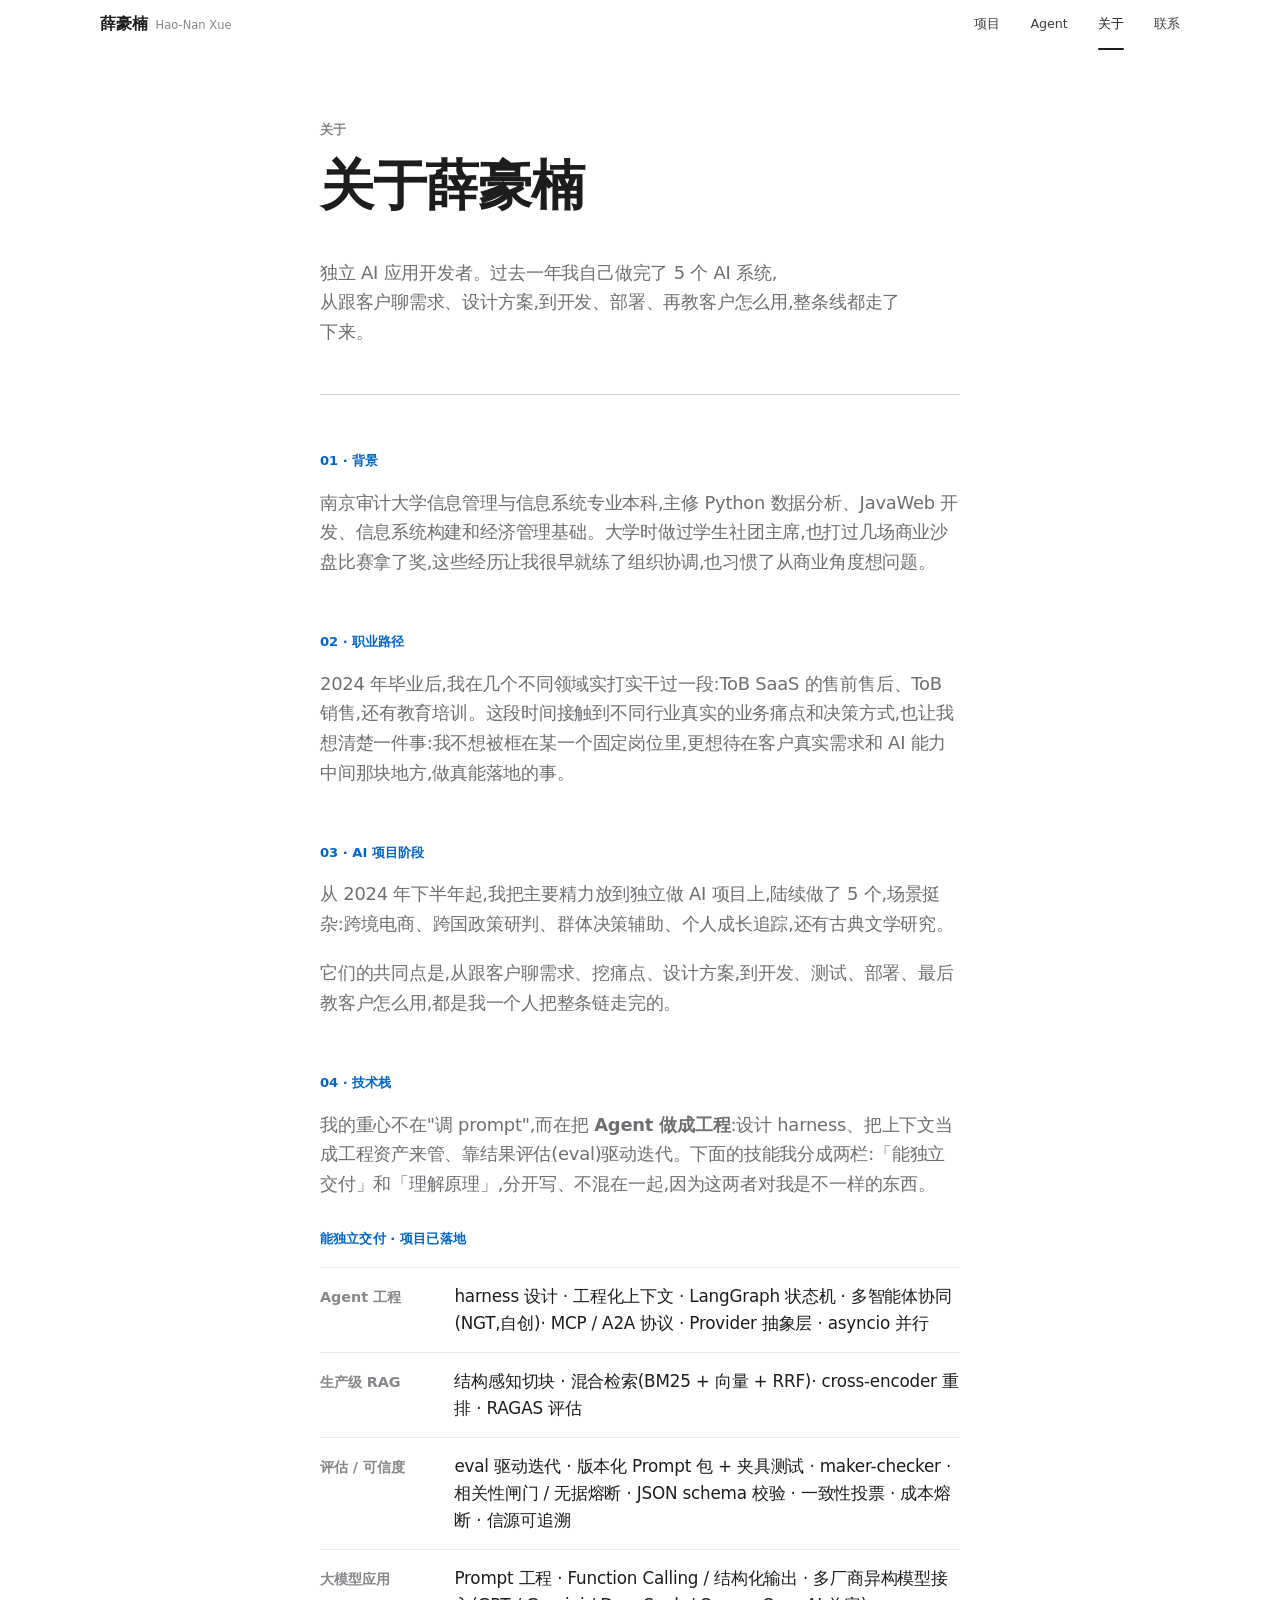
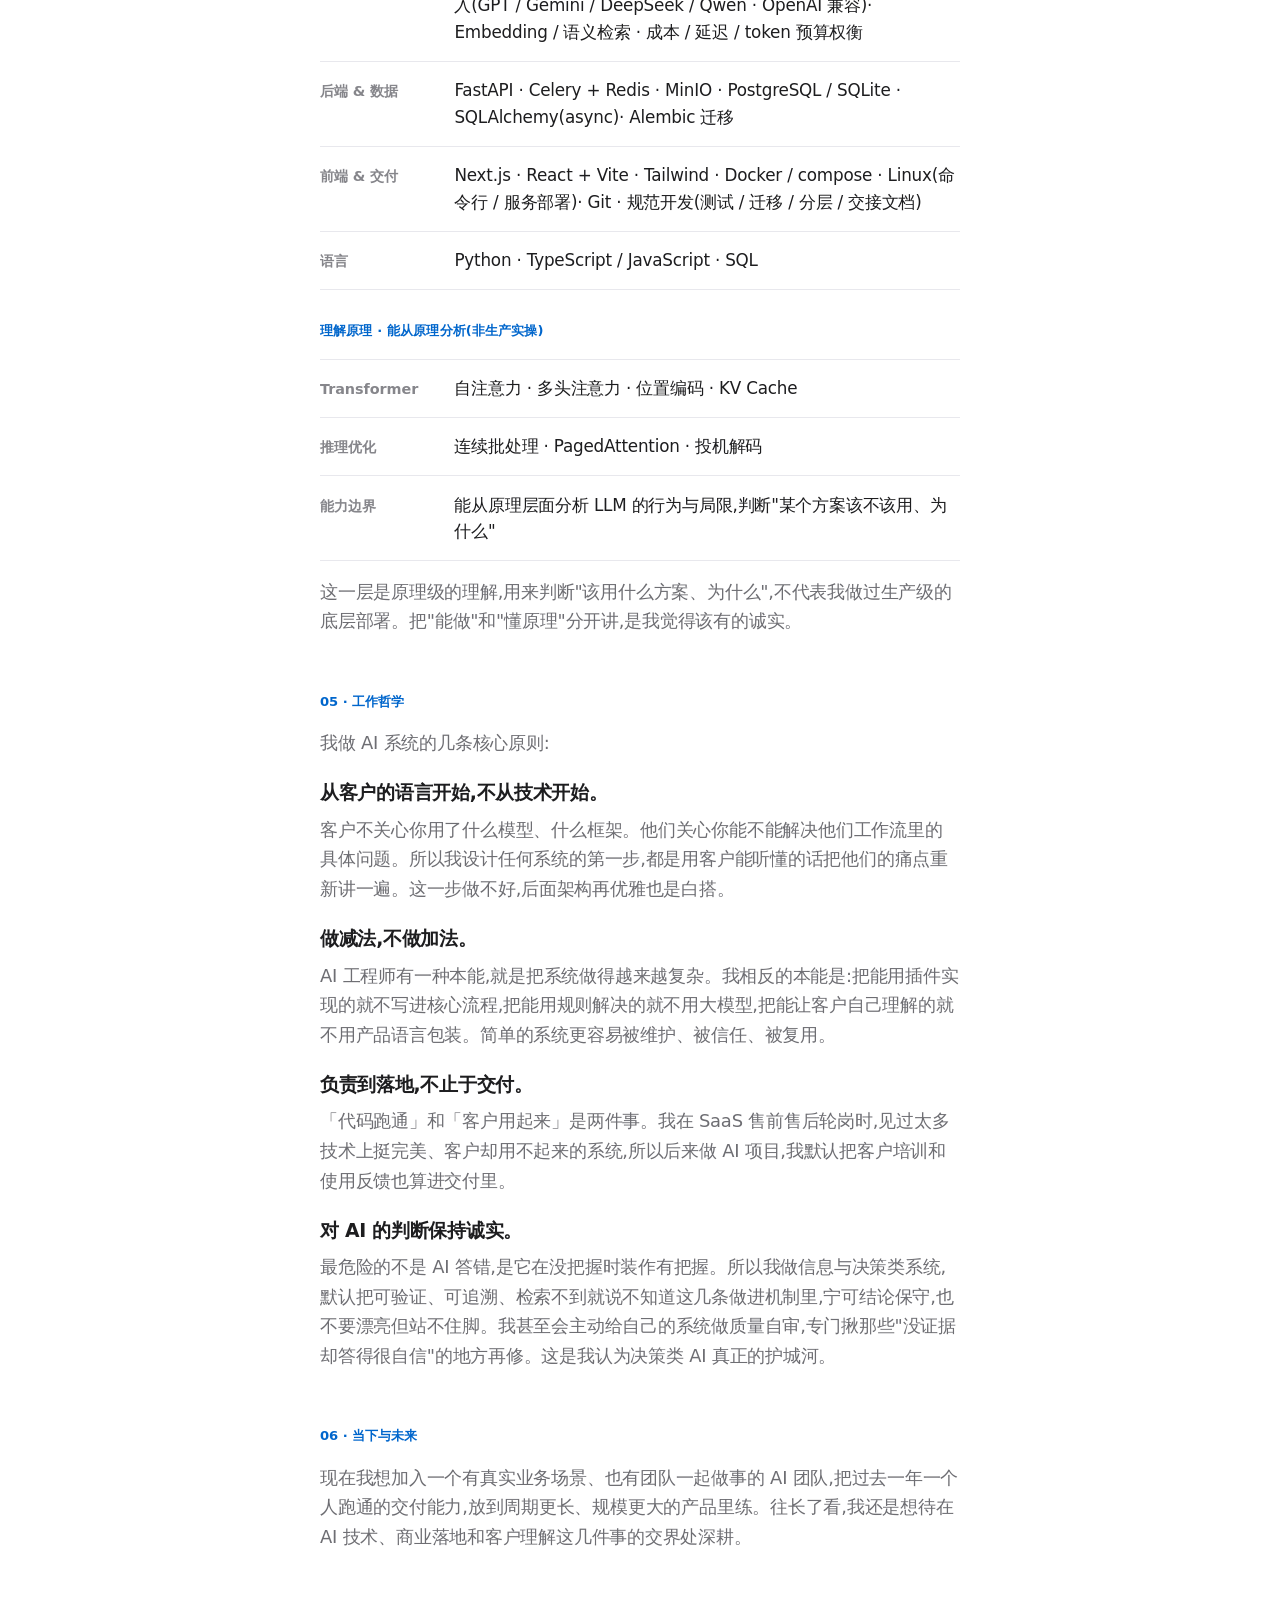
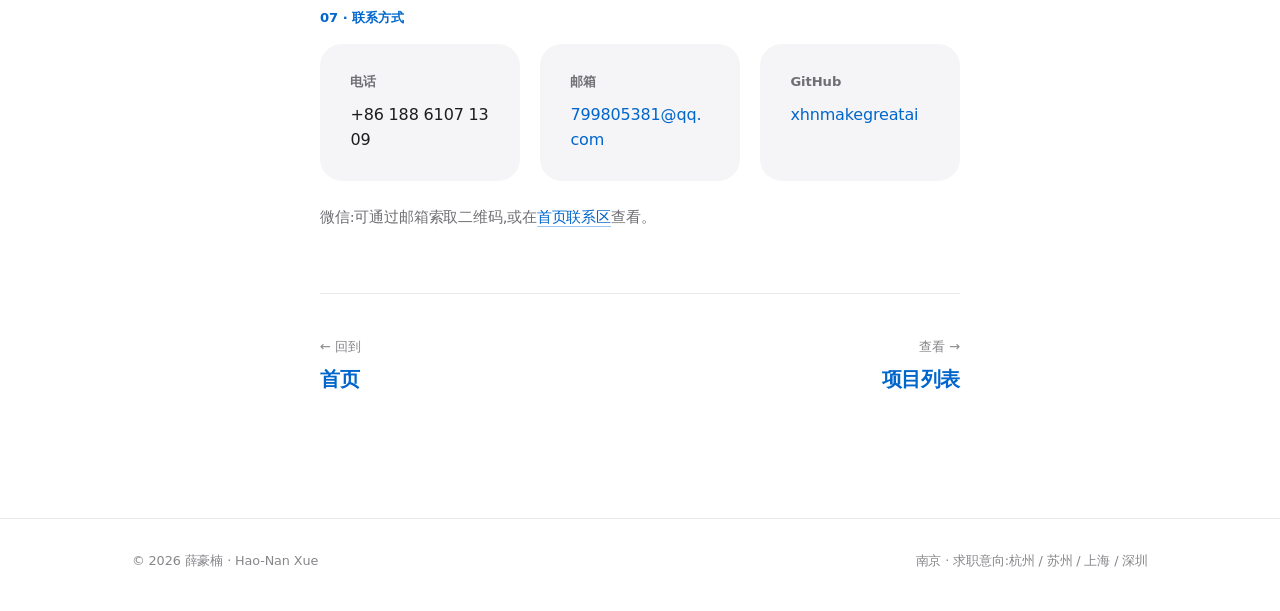
==== commit 8f42f585: "content: 全站文案去 AI 味 + 补 JavaWeb/Linux + 去掉下载简历按钮 - 7 页去 AI 味:清「破折号强调」、口号三元组、翻译腔;保留自然插入与工程清单 - amzage" ====
--- a/about.html
+++ b/about.html
@@ -36,28 +36,28 @@
   <h1>关于薛豪楠</h1>
 
   <p class="lede" style="margin-bottom: 3rem; max-width: 38rem;">
-    独立 AI 应用开发者。过去一年完成 5 个 AI 系统的全流程交付——<br />
-    从客户沟通、需求挖掘、方案设计、开发,到部署与用户讲解。
+    独立 AI 应用开发者。过去一年我自己做完了 5 个 AI 系统,<br />
+    从跟客户聊需求、设计方案,到开发、部署、再教客户怎么用,整条线都走了下来。
   </p>
 
   <hr class="rule" />
 
   <!-- Background -->
   <div class="section-h">01 · 背景</div>
-  <p>南京审计大学信息管理与信息系统专业本科。主修课程覆盖 Python 数据分析、Web 开发、信息系统构建、经济管理基础。大学期间任学生社团主席,参与多场商业沙盘比赛并获奖——这些经历提供了组织协调与商业决策思维的训练。</p>
+  <p>南京审计大学信息管理与信息系统专业本科,主修 Python 数据分析、JavaWeb 开发、信息系统构建和经济管理基础。大学时做过学生社团主席,也打过几场商业沙盘比赛拿了奖,这些经历让我很早就练了组织协调,也习惯了从商业角度想问题。</p>
 
   <!-- Career path -->
   <div class="section-h">02 · 职业路径</div>
-  <p>2024 年毕业后,我进行了一段时间的多领域实战探索——涵盖 ToB SaaS 售前售后、ToB 销售、教育培训等。这段经历让我接触到了不同行业的真实业务痛点和决策逻辑,也让我更清晰地认识到:我想做的不是单一职业角色,而是站在客户真实需求和 AI 技术能力的交叉点上,做有落地价值的事。</p>
+  <p>2024 年毕业后,我在几个不同领域实打实干过一段:ToB SaaS 的售前售后、ToB 销售,还有教育培训。这段时间接触到不同行业真实的业务痛点和决策方式,也让我想清楚一件事:我不想被框在某一个固定岗位里,更想待在客户真实需求和 AI 能力中间那块地方,做真能落地的事。</p>
 
   <!-- AI phase -->
   <div class="section-h">03 · AI 项目阶段</div>
-  <p>从 2024 年下半年开始,我把主要精力投入到独立 AI 项目开发,完成了 5 个 AI 系统的全流程交付——覆盖跨境电商、跨国政策研判、群体决策辅助、个人成长追踪、古典文学研究等多个场景。</p>
-  <p>这些项目的共同点是:我独立完成了从客户沟通、需求挖掘、方案设计、开发、测试、部署到用户讲解的完整链路。</p>
+  <p>从 2024 年下半年起,我把主要精力放到独立做 AI 项目上,陆续做了 5 个,场景挺杂:跨境电商、跨国政策研判、群体决策辅助、个人成长追踪,还有古典文学研究。</p>
+  <p>它们的共同点是,从跟客户聊需求、挖痛点、设计方案,到开发、测试、部署、最后教客户怎么用,都是我一个人把整条链走完的。</p>
 
   <!-- Tech stack -->
   <div class="section-h">04 · 技术栈</div>
-  <p>我的重心不在"调 prompt",而在 <b>Agent 的工程化</b>:设计 harness、把上下文当工程资产、用<b>结果评估(eval)驱动迭代</b>——这也是 2026 年 AI 产品 / 解决方案岗最看重、却最少人真正做过的能力。下面按「能独立交付」和「理解原理」<b>分开列,不混</b>。</p>
+  <p>我的重心不在"调 prompt",而在把 <b>Agent 做成工程</b>:设计 harness、把上下文当成工程资产来管、靠结果评估(eval)驱动迭代。下面的技能我分成两栏:「能独立交付」和「理解原理」,分开写、不混在一起,因为这两者对我是不一样的东西。</p>
 
   <div class="skills-tier">能独立交付 · 项目已落地</div>
   <dl class="skills">
@@ -66,7 +66,7 @@
     <div><dt>评估 / 可信度</dt><dd>eval 驱动迭代 · 版本化 Prompt 包 + 夹具测试 · maker-checker · 相关性闸门 / 无据熔断 · JSON schema 校验 · 一致性投票 · 成本熔断 · 信源可追溯</dd></div>
     <div><dt>大模型应用</dt><dd>Prompt 工程 · Function Calling / 结构化输出 · 多厂商异构模型接入(GPT / Gemini / DeepSeek / Qwen · OpenAI 兼容)· Embedding / 语义检索 · 成本 / 延迟 / token 预算权衡</dd></div>
     <div><dt>后端 & 数据</dt><dd>FastAPI · Celery + Redis · MinIO · PostgreSQL / SQLite · SQLAlchemy(async)· Alembic 迁移</dd></div>
-    <div><dt>前端 & 交付</dt><dd>Next.js · React + Vite · Tailwind · Docker / compose · Git · 规范开发(测试 / 迁移 / 分层 / 交接文档)</dd></div>
+    <div><dt>前端 & 交付</dt><dd>Next.js · React + Vite · Tailwind · Docker / compose · Linux(命令行 / 服务部署)· Git · 规范开发(测试 / 迁移 / 分层 / 交接文档)</dd></div>
     <div><dt>语言</dt><dd>Python · TypeScript / JavaScript · SQL</dd></div>
   </dl>
 
@@ -76,7 +76,7 @@
     <div><dt>推理优化</dt><dd>连续批处理 · PagedAttention · 投机解码</dd></div>
     <div><dt>能力边界</dt><dd>能从原理层面分析 LLM 的行为与局限,判断"某个方案该不该用、为什么"</dd></div>
   </dl>
-  <p class="skills-note">这一层是<b>原理级理解</b>——用来判断"该用什么方案、为什么",不代表我做过生产级底层部署。把"能做"和"懂原理"分清,是我认为诚实该有的样子。</p>
+  <p class="skills-note">这一层是原理级的理解,用来判断"该用什么方案、为什么",不代表我做过生产级的底层部署。把"能做"和"懂原理"分开讲,是我觉得该有的诚实。</p>
 
   <!-- Philosophy -->
   <div class="section-h">05 · 工作哲学</div>
@@ -84,7 +84,7 @@
 
   <p>
     <strong>从客户的语言开始,不从技术开始。</strong>
-    客户不关心你用了什么模型、什么框架。他们关心你能不能解决他们工作流里的具体问题。所以我设计任何系统的第一步,都是用客户能听懂的语言重新描述他们的痛点——这一步做不好,后面再优雅的架构也是错的。
+    客户不关心你用了什么模型、什么框架。他们关心你能不能解决他们工作流里的具体问题。所以我设计任何系统的第一步,都是用客户能听懂的话把他们的痛点重新讲一遍。这一步做不好,后面架构再优雅也是白搭。
   </p>
 
   <p>
@@ -94,17 +94,17 @@
 
   <p>
     <strong>负责到落地,不止于交付。</strong>
-    「代码跑通」和「客户用起来」是两件事。我在 SaaS 售前售后轮岗期间亲眼看过太多「技术上完美但客户用不起来」的系统——这让我后来做 AI 项目时,默认把「客户培训」和「使用反馈」算进交付范围内。
+    「代码跑通」和「客户用起来」是两件事。我在 SaaS 售前售后轮岗时,见过太多技术上挺完美、客户却用不起来的系统,所以后来做 AI 项目,我默认把客户培训和使用反馈也算进交付里。
   </p>
 
   <p>
     <strong>对 AI 的判断保持诚实。</strong>
-    最危险的不是 AI 答错,是它在没把握时装作有把握。所以我做信息与决策类系统,默认把「可验证、可追溯、检索不到就说不知道」做进机制里——宁可结论保守,也不要漂亮但站不住。我甚至会主动给自己的系统做质量自审,揪出「无证据却自信研判」的地方再修。这是我认为决策类 AI 真正的护城河。
+    最危险的不是 AI 答错,是它在没把握时装作有把握。所以我做信息与决策类系统,默认把可验证、可追溯、检索不到就说不知道这几条做进机制里,宁可结论保守,也不要漂亮但站不住脚。我甚至会主动给自己的系统做质量自审,专门揪那些"没证据却答得很自信"的地方再修。这是我认为决策类 AI 真正的护城河。
   </p>
 
   <!-- Now & next -->
   <div class="section-h">06 · 当下与未来</div>
-  <p>现在我希望加入一个有真实业务场景、有团队协作环境的 AI 团队——把过去一年的独立交付能力,扩展到更长周期、更大规模的产品里。长期看,我希望继续在「AI 技术 + 商业落地 + 客户理解」的交叉点深耕。</p>
+  <p>现在我想加入一个有真实业务场景、也有团队一起做事的 AI 团队,把过去一年一个人跑通的交付能力,放到周期更长、规模更大的产品里练。往长了看,我还是想待在 AI 技术、商业落地和客户理解这几件事的交界处深耕。</p>
 
   <!-- Contact -->
   <div class="section-h">07 · 联系方式</div>
--- a/assets/styles.css
+++ b/assets/styles.css
@@ -649,6 +649,34 @@
   color: var(--ink); margin: 2.2rem 0 0.9rem; letter-spacing: -0.01em;
 }
 
+/* Metrics strip — 项目页顶部横排数据条(真实数字,不放估算) */
+.metrics {
+  display: grid; grid-template-columns: repeat(auto-fit, minmax(150px, 1fr));
+  gap: 0; border-top: 1px solid var(--rule); border-bottom: 1px solid var(--rule);
+  margin: 2.6rem 0 0.6rem;
+}
+.metrics__cell {
+  padding: 1.3rem 1rem 1.2rem;
+  border-left: 1px solid var(--rule-soft);
+}
+.metrics__cell:first-child { border-left: 0; }
+.metrics__value {
+  display: block; font-family: var(--mono); font-variant-numeric: tabular-nums;
+  font-size: 1.5rem; font-weight: 600; color: var(--ink); letter-spacing: -0.02em;
+  line-height: 1.15; margin-bottom: 0.4rem;
+}
+.metrics__label {
+  display: block; font-family: var(--sans-cn); font-size: 0.78rem;
+  color: var(--ink-fade); line-height: 1.45; letter-spacing: 0;
+}
+.metrics + .demo__caption { margin-top: 0.5rem; }
+@media (max-width: 640px) {
+  .metrics { grid-template-columns: repeat(2, 1fr); }
+  .metrics__cell:nth-child(odd) { border-left: 0; }
+  .metrics__cell { border-top: 1px solid var(--rule-soft); }
+  .metrics__cell:nth-child(-n+2) { border-top: 0; }
+}
+
 /* Trade-off Q/A */
 .tradeoff { border-top: 1px solid var(--rule-soft); padding-top: 1.8rem; margin-top: 2rem; }
 .tradeoff:first-of-type { border-top: 0; padding-top: 0; margin-top: 0; }
@@ -1078,6 +1106,21 @@
   padding: 0.08em 0.38em; border-radius: 5px; color: var(--ink);
 }
 
+/* 消融表 / 数据表
+   -------------------------------------------------------------------------- */
+.abl-wrap { overflow-x: auto; margin: 1rem 0; }
+.abl { width: 100%; border-collapse: collapse; font-size: 0.92rem; min-width: 30rem; }
+.abl th, .abl td {
+  padding: 0.62rem 0.8rem; text-align: right; border-bottom: 1px solid var(--rule-soft);
+  font-variant-numeric: tabular-nums;
+}
+.abl th:first-child, .abl td:first-child { text-align: left; }
+.abl thead th { color: var(--ink-fade); font-weight: 600; font-size: 0.82rem; border-bottom-color: var(--rule); }
+.abl tbody td:first-child { color: var(--ink-mute); }
+.abl tr.abl-best td { color: var(--ink); font-weight: 600; background: var(--accent-soft); }
+.abl tr.abl-best td:first-child { color: var(--accent-deep); }
+.abl__note { font-size: 0.86rem; color: var(--ink-mute); margin-top: 0.5rem; }
+
 /* Footer
    -------------------------------------------------------------------------- */
 .foot {
